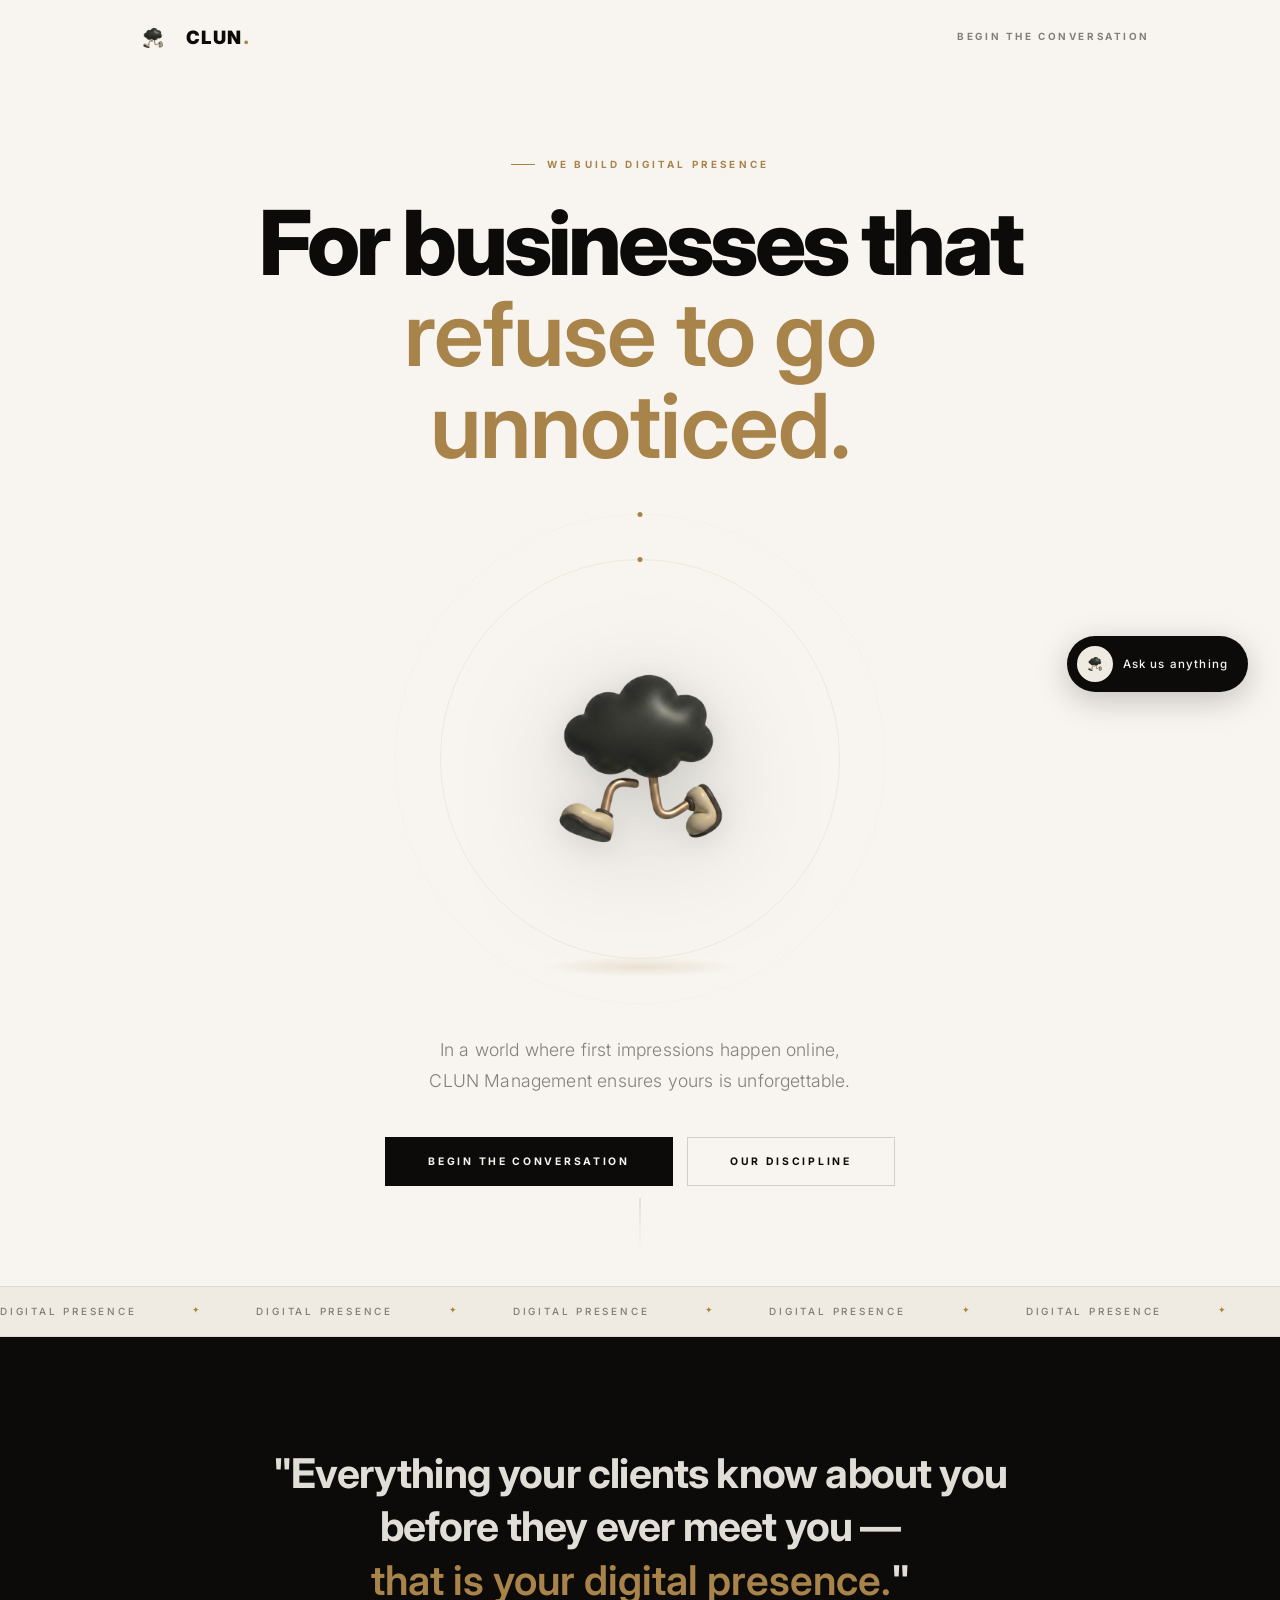
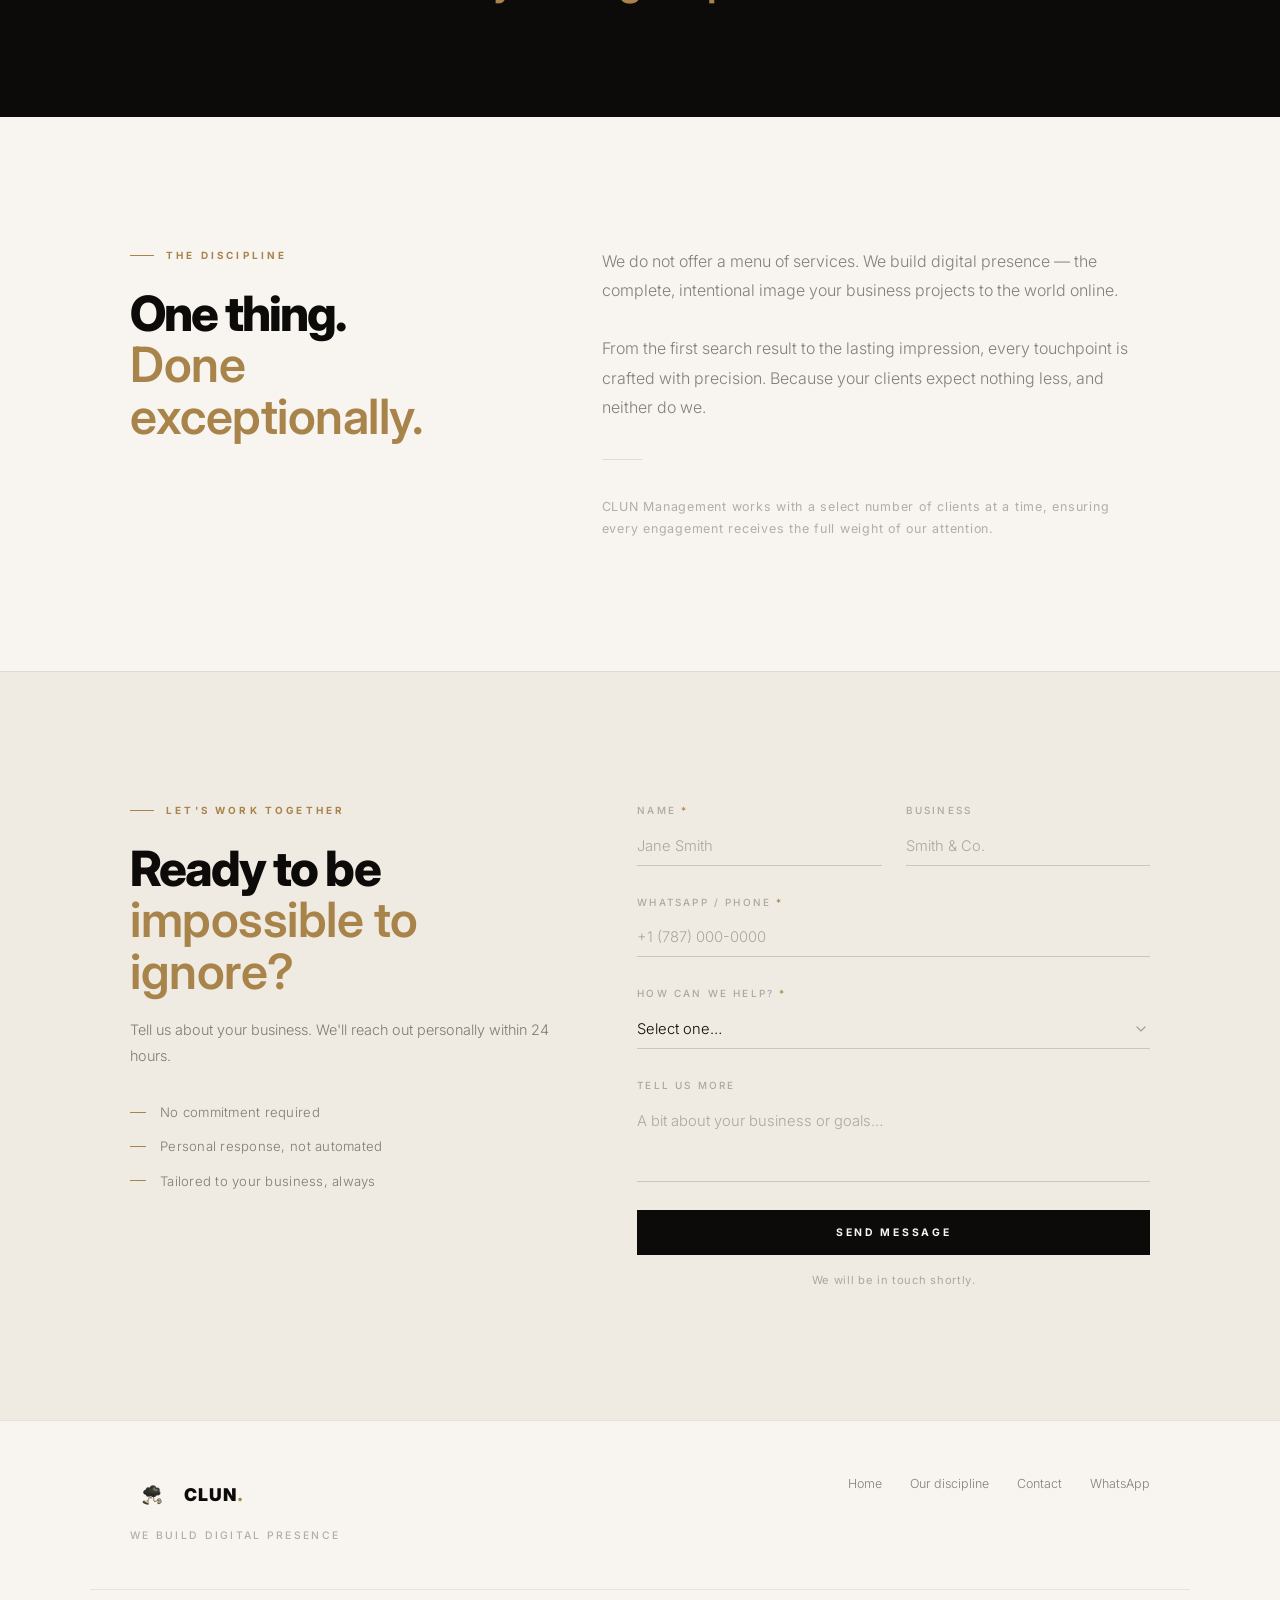
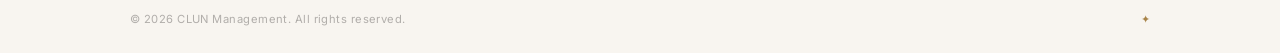
==== index.html @ accaf507 "Initial commit: CLUN landing page" ====
<!DOCTYPE html>
<html lang="en">
<head>
  <meta charset="UTF-8" />
  <meta name="viewport" content="width=device-width, initial-scale=1.0" />
  <meta name="description" content="CLUN Management — We build digital presence for businesses that refuse to go unnoticed." />
  <title>CLUN. — We Build Digital Presence</title>
  <link rel="preconnect" href="https://fonts.googleapis.com" />
  <link rel="preconnect" href="https://fonts.gstatic.com" crossorigin />
  <link href="https://fonts.googleapis.com/css2?family=Inter:wght@300;400;500;600;700;800;900&display=swap" rel="stylesheet" />
  <link rel="stylesheet" href="css/styles.css" />
</head>
<body>

  <!-- NAV -->
  <nav class="nav" id="nav">
    <div class="nav__inner">
      <a href="#top" class="nav__logo" aria-label="CLUN Management">
        <img src="images/mascot.png" class="nav__cloud" alt="" aria-hidden="true" />
        <span class="nav__wordmark">CLUN<em>.</em></span>
      </a>
      <a href="#contact" class="nav__cta">Begin the conversation</a>
    </div>
  </nav>

  <!-- HERO -->
  <section class="hero" id="top">
    <div class="hero__inner">
      <p class="eyebrow fade-up">We Build Digital Presence</p>
      <h1 class="hero__title fade-up">
        For businesses that<br /><em>refuse to go unnoticed.</em>
      </h1>
      <div class="hero__visual fade-up">
        <div class="cloud-scene" id="cloudScene">
          <div class="cloud-3d" id="cloud3d">
            <div class="cloud-bob">
              <div class="ring ring--1"><div class="ring-dot"></div></div>
              <div class="ring ring--2"><div class="ring-dot"></div></div>
              <img src="images/mascot.png" class="cloud-img" alt="CLUN mascot" id="cloudImg" />
              <div class="cloud-ground-glow"></div>
            </div>
          </div>
        </div>
      </div>
      <p class="hero__sub fade-up">
        In a world where first impressions happen online,<br />
        CLUN Management ensures yours is unforgettable.
      </p>
      <div class="hero__actions fade-up">
        <a href="#contact" class="btn btn--dark">Begin the conversation</a>
        <a href="#presence" class="btn btn--outline">Our discipline</a>
      </div>
    </div>
    <div class="scroll-cue" aria-hidden="true"><span></span></div>
  </section>

  <!-- MARQUEE -->
  <div class="strip" aria-hidden="true">
    <div class="strip__track">
      <span>Digital Presence</span><em>✦</em>
      <span>Digital Presence</span><em>✦</em>
      <span>Digital Presence</span><em>✦</em>
      <span>Digital Presence</span><em>✦</em>
      <span>Digital Presence</span><em>✦</em>
      <span>Digital Presence</span><em>✦</em>
      <span>Digital Presence</span><em>✦</em>
      <span>Digital Presence</span><em>✦</em>
    </div>
  </div>

  <!-- MANIFESTO -->
  <section class="manifesto" id="presence">
    <div class="container">
      <blockquote class="manifesto__quote fade-up">
        "Everything your clients know about you<br />
        before they ever meet you —<br />
        <em>that is your digital presence.</em>"
      </blockquote>
    </div>
  </section>

  <!-- DISCIPLINE -->
  <section class="section discipline" id="discipline">
    <div class="container discipline__inner">
      <div class="discipline__left fade-up">
        <p class="eyebrow">The Discipline</p>
        <h2 class="discipline__title">One thing.<br /><em>Done exceptionally.</em></h2>
      </div>
      <div class="discipline__right fade-up">
        <p class="discipline__body">
          We do not offer a menu of services. We build digital presence —
          the complete, intentional image your business projects to the world online.
        </p>
        <p class="discipline__body">
          From the first search result to the lasting impression, every touchpoint
          is crafted with precision. Because your clients expect nothing less,
          and neither do we.
        </p>
        <div class="discipline__rule"></div>
        <p class="discipline__caption">
          CLUN Management works with a select number of clients at a time,
          ensuring every engagement receives the full weight of our attention.
        </p>
      </div>
    </div>
  </section>

  <!-- CONTACT -->
  <section class="section contact" id="contact">
    <div class="container contact__inner">
      <div class="contact__left fade-up">
        <p class="eyebrow">Let's Work Together</p>
        <h2 class="contact__title">Ready to be<br /><em>impossible to ignore?</em></h2>
        <p class="contact__sub">
          Tell us about your business. We'll reach out personally within 24 hours.
        </p>
        <ul class="perks">
          <li>No commitment required</li>
          <li>Personal response, not automated</li>
          <li>Tailored to your business, always</li>
        </ul>
      </div>
      <div class="contact__right fade-up">
        <form class="form" id="contactForm" novalidate>
          <div class="form-row">
            <div class="field">
              <label for="f-name">Name <span class="req">*</span></label>
              <input type="text" id="f-name" name="name" placeholder="Jane Smith" required autocomplete="name" />
            </div>
            <div class="field">
              <label for="f-business">Business</label>
              <input type="text" id="f-business" name="business" placeholder="Smith & Co." autocomplete="organization" />
            </div>
          </div>
          <div class="field">
            <label for="f-phone">WhatsApp / Phone <span class="req">*</span></label>
            <input type="tel" id="f-phone" name="phone" placeholder="+1 (787) 000-0000" required autocomplete="tel" />
          </div>
          <div class="field">
            <label for="f-interest">How can we help? <span class="req">*</span></label>
            <select id="f-interest" name="interest" required>
              <option value="" disabled selected>Select one…</option>
              <option value="Build my digital presence from scratch">Build my digital presence from scratch</option>
              <option value="Elevate my existing digital presence">Elevate my existing digital presence</option>
              <option value="Not sure yet — let's talk">Not sure yet — let's talk</option>
            </select>
          </div>
          <div class="field">
            <label for="f-message">Tell us more</label>
            <textarea id="f-message" name="message" rows="3" placeholder="A bit about your business or goals…"></textarea>
          </div>
          <button type="submit" class="btn btn--dark btn--full" id="submitBtn">Send Message</button>
          <p class="form-note">We will be in touch shortly.</p>
        </form>
        <div class="form-success" id="formSuccess" hidden>
          <img src="images/mascot.png" class="success__cloud" alt="" aria-hidden="true" />
          <p class="success__mark">✦</p>
          <h3>Message received.</h3>
          <p>We will be in touch with you very soon.</p>
          <a href="https://wa.me/17875994838" target="_blank" rel="noopener" class="btn btn--dark" style="margin-top:32px">
            Open WhatsApp directly
          </a>
        </div>
      </div>
    </div>
  </section>

  <!-- FOOTER -->
  <footer class="footer">
    <div class="container footer__inner">
      <div class="footer__brand">
        <div class="footer__logo">
          <img src="images/mascot.png" class="footer__cloud" alt="" aria-hidden="true" />
          <span class="footer__wordmark">CLUN<em>.</em></span>
        </div>
        <p class="footer__tagline">We Build Digital Presence</p>
      </div>
      <nav class="footer__links" aria-label="Footer">
        <a href="#top">Home</a>
        <a href="#discipline">Our discipline</a>
        <a href="#contact">Contact</a>
        <a href="https://wa.me/17875994838" target="_blank" rel="noopener">WhatsApp</a>
      </nav>
    </div>
    <div class="footer__bottom container">
      <span>© 2026 CLUN Management. All rights reserved.</span>
      <span class="gold-mark">✦</span>
    </div>
  </footer>

  <!-- CHAT WIDGET -->
  <div class="chat-widget" id="chatWidget">
    <button class="chat-trigger" id="chatTrigger" aria-label="Chat with us">
      <img src="images/mascot.png" class="chat-trigger__icon" alt="" />
      <span class="chat-trigger__label">Ask us anything</span>
    </button>
    <div class="chat-panel" id="chatPanel" role="dialog" aria-label="CLUN Assistant" aria-hidden="true">
      <div class="chat-header">
        <div class="chat-header__info">
          <img src="images/mascot.png" class="chat-header__avatar" alt="" />
          <div>
            <p class="chat-header__name">CLUN Assistant</p>
            <p class="chat-header__status"><span class="chat-status-dot"></span>Online</p>
          </div>
        </div>
        <button class="chat-close" id="chatClose" aria-label="Close chat">
          <svg width="14" height="14" viewBox="0 0 14 14" fill="none">
            <path d="M1 1l12 12M13 1L1 13" stroke="currentColor" stroke-width="1.5" stroke-linecap="round"/>
          </svg>
        </button>
      </div>
      <div class="chat-messages" id="chatMessages"></div>
      <div class="chat-quick-replies" id="chatQuickReplies"></div>
      <div class="chat-input-row" id="chatInputRow">
        <input type="text" class="chat-input" id="chatInput" placeholder="Type your answer…" autocomplete="off" />
        <button class="chat-send" id="chatSend" aria-label="Send">
          <svg width="16" height="16" viewBox="0 0 16 16" fill="none">
            <path d="M2 8h12M9 3l5 5-5 5" stroke="currentColor" stroke-width="1.4" stroke-linecap="round" stroke-linejoin="round"/>
          </svg>
        </button>
      </div>
    </div>
  </div>

  <script src="js/main.js"></script>
</body>
</html>
---- css/styles.css ----
/* ============================================================
   CLUN. — Premium Light · Inter only
   ============================================================ */

:root {
  --bg:          #F8F5F0;
  --bg-2:        #F0EBE2;
  --surface:     #FFFFFF;
  --text:        #0D0B09;
  --text-muted:  rgba(13, 11, 9, 0.50);
  --text-dim:    rgba(13, 11, 9, 0.30);
  --gold:        #A8844A;
  --gold-line:   rgba(168, 132, 74, 0.22);
  --gold-light:  rgba(168, 132, 74, 0.08);
  --border:      rgba(13, 11, 9, 0.08);
  --border-md:   rgba(13, 11, 9, 0.16);

  --sans: 'Inter', -apple-system, sans-serif;

  --nav-h: 76px;
  --wrap:  1100px;
  --gap:   130px;
}

/* ── Reset ── */
*, *::before, *::after { box-sizing: border-box; margin: 0; padding: 0; }
em { font-style: normal; }
html { font-size: 16px; scroll-behavior: smooth; }
body {
  font-family: var(--sans);
  background: var(--bg);
  color: var(--text);
  line-height: 1.7;
  -webkit-font-smoothing: antialiased;
  overflow-x: hidden;
}
img { display: block; max-width: 100%; }
a { color: inherit; text-decoration: none; }
ul { list-style: none; }
input, select, textarea, button { font-family: inherit; }
:target { scroll-margin-top: calc(var(--nav-h) + 16px); }

/* ── Layout ── */
.container {
  width: 100%;
  max-width: var(--wrap);
  margin-inline: auto;
  padding-inline: 40px;
}
.section { padding-block: var(--gap); }

/* ── Eyebrow ── */
.eyebrow {
  font-family: var(--sans);
  font-size: 0.62rem;
  font-weight: 700;
  letter-spacing: 0.32em;
  text-transform: uppercase;
  color: var(--gold);
  display: flex;
  align-items: center;
  gap: 12px;
  margin-bottom: 24px;
}
.eyebrow::before {
  content: '';
  display: block;
  width: 24px;
  height: 1px;
  background: var(--gold);
  flex-shrink: 0;
}

/* ── Buttons ── */
.btn {
  display: inline-flex;
  align-items: center;
  justify-content: center;
  gap: 10px;
  padding: 15px 42px;
  font-family: var(--sans);
  font-size: 0.65rem;
  font-weight: 700;
  letter-spacing: 0.26em;
  text-transform: uppercase;
  border: 1px solid transparent;
  cursor: pointer;
  transition: background 0.25s, color 0.25s, border-color 0.25s, transform 0.2s;
  white-space: nowrap;
  border-radius: 0;
}
.btn--dark {
  background: var(--text);
  color: var(--bg);
  border-color: var(--text);
}
.btn--dark:hover {
  background: #2a2520;
  border-color: #2a2520;
  transform: translateY(-1px);
}
.btn--outline {
  background: transparent;
  color: var(--text);
  border-color: var(--border-md);
}
.btn--outline:hover {
  border-color: var(--text);
}
.btn--full { width: 100%; }

/* ════════════════════════════════════
   NAV
════════════════════════════════════ */
.nav {
  position: fixed;
  top: 0; left: 0; right: 0;
  z-index: 100;
  height: var(--nav-h);
  background: rgba(248, 245, 240, 0.88);
  backdrop-filter: blur(20px);
  -webkit-backdrop-filter: blur(20px);
  border-bottom: 1px solid transparent;
  transition: border-color 0.3s;
}
.nav.scrolled { border-color: var(--border); }

.nav__inner {
  max-width: var(--wrap);
  margin-inline: auto;
  padding-inline: 40px;
  height: 100%;
  display: flex;
  align-items: center;
  justify-content: space-between;
}
.nav__logo {
  display: flex;
  align-items: center;
  gap: 10px;
  transition: opacity 0.2s;
}
.nav__logo:hover { opacity: 0.65; }
.nav__cloud { height: 46px; width: auto; }
.nav__wordmark {
  font-family: var(--sans);
  font-size: 1.15rem;
  font-weight: 900;
  letter-spacing: 0.08em;
  color: var(--text);
}
.nav__wordmark em { font-style: normal; color: var(--gold); }

.nav__cta {
  font-family: var(--sans);
  font-size: 0.62rem;
  font-weight: 700;
  letter-spacing: 0.26em;
  text-transform: uppercase;
  color: var(--text-muted);
  border-bottom: 1px solid transparent;
  padding-bottom: 2px;
  transition: color 0.2s, border-color 0.2s;
}
.nav__cta:hover { color: var(--text); border-color: var(--gold); }

/* ════════════════════════════════════
   HERO — centered, editorial
════════════════════════════════════ */
.hero {
  min-height: 100svh;
  padding-top: var(--nav-h);
  display: flex;
  align-items: center;
  justify-content: center;
  position: relative;
  overflow: visible;
  background: var(--bg);
}

.hero__inner {
  display: flex;
  flex-direction: column;
  align-items: center;
  text-align: center;
  padding-block: 80px 100px;
  padding-inline: 40px;
  width: 100%;
  max-width: 860px;
}

.hero__title {
  font-family: var(--sans);
  font-size: clamp(3rem, 7vw, 6.5rem);
  font-weight: 800;
  line-height: 1.02;
  letter-spacing: -0.04em;
  margin-bottom: 0;
}
.hero__title em {
  font-family: var(--sans);
  font-style: normal;
  font-weight: 600;
  color: var(--gold);
  letter-spacing: -0.01em;
}

/* 3D Cloud — centered hero visual */
.hero__visual {
  margin-block: 48px 36px;
}
.cloud-scene {
  perspective: 1000px;
  width: 480px;
  height: 480px;
  max-width: 90vw;
  display: flex;
  align-items: center;
  justify-content: center;
  position: relative;
  overflow: visible;
}
.cloud-3d {
  transform-style: preserve-3d;
  display: flex;
  align-items: center;
  justify-content: center;
  overflow: visible;
}
.cloud-bob {
  position: relative;
  display: flex;
  align-items: center;
  justify-content: center;
  animation: bob 6s ease-in-out infinite;
  padding: 40px;
  overflow: visible;
}
.cloud-img {
  width: 380px;
  max-width: 80vw;
  position: relative;
  z-index: 2;
  filter: drop-shadow(0 24px 56px rgba(13, 11, 9, 0.18))
          drop-shadow(0 6px 16px rgba(13, 11, 9, 0.10));
  will-change: transform;
}
.cloud-ground-glow {
  position: absolute;
  bottom: 12px;
  left: 50%;
  transform: translateX(-50%);
  width: 200px;
  height: 20px;
  background: radial-gradient(ellipse, rgba(168,132,74,0.18) 0%, transparent 70%);
  border-radius: 50%;
  animation: glow-pulse 6s ease-in-out infinite;
  pointer-events: none;
}

/* Rings */
.ring {
  position: absolute;
  border-radius: 50%;
  top: 50%; left: 50%;
  pointer-events: none;
}
.ring--1 {
  width: 400px; height: 400px;
  margin-top: -200px; margin-left: -200px;
  border: 1px solid rgba(168, 132, 74, 0.12);
  animation: spin 28s linear infinite;
}
.ring--2 {
  width: 490px; height: 490px;
  margin-top: -245px; margin-left: -245px;
  border: 1px dashed rgba(168, 132, 74, 0.06);
  animation: spin 44s linear infinite reverse;
}
.ring-dot {
  position: absolute;
  width: 5px; height: 5px;
  background: var(--gold);
  border-radius: 50%;
  top: -2.5px; left: 50%;
  transform: translateX(-50%);
}

.hero__sub {
  font-family: var(--sans);
  font-size: clamp(0.95rem, 1.6vw, 1.1rem);
  font-weight: 300;
  color: var(--text-muted);
  line-height: 1.75;
  margin-bottom: 40px;
  letter-spacing: 0.01em;
}

.hero__actions {
  display: flex;
  flex-wrap: wrap;
  gap: 14px;
  justify-content: center;
}

/* Scroll cue */
.scroll-cue {
  position: absolute;
  bottom: 36px; left: 50%;
  transform: translateX(-50%);
}
.scroll-cue span {
  display: block;
  width: 1px; height: 52px;
  background: linear-gradient(to bottom, var(--gold), transparent);
  opacity: 0.4;
  animation: scroll-line 2.4s ease-in-out infinite;
}

/* ════════════════════════════════════
   MARQUEE STRIP
════════════════════════════════════ */
.strip {
  overflow: hidden;
  border-top: 1px solid var(--border);
  border-bottom: 1px solid var(--border);
  padding-block: 16px;
  background: var(--bg-2);
}
.strip__track {
  display: flex;
  gap: 56px;
  width: max-content;
  animation: marquee 30s linear infinite;
}
.strip__track span {
  font-family: var(--sans);
  font-size: 0.62rem;
  font-weight: 500;
  letter-spacing: 0.28em;
  text-transform: uppercase;
  color: var(--text-muted);
  white-space: nowrap;
}
.strip__track em {
  font-style: normal;
  color: var(--gold);
  font-size: 0.55rem;
}

/* ════════════════════════════════════
   MANIFESTO
════════════════════════════════════ */
.manifesto {
  padding-block: 110px;
  background: var(--text);
  text-align: center;
}
.manifesto__quote {
  font-family: var(--sans);
  font-size: clamp(1.4rem, 3.2vw, 2.6rem);
  font-weight: 700;
  line-height: 1.3;
  color: rgba(248, 245, 240, 0.90);
  font-style: normal;
  border: none;
  max-width: 820px;
  margin-inline: auto;
  letter-spacing: -0.02em;
}
.manifesto__quote em {
  font-family: var(--sans);
  font-style: normal;
  font-weight: 600;
  color: var(--gold);
  letter-spacing: 0;
}

/* ════════════════════════════════════
   DISCIPLINE
════════════════════════════════════ */
.discipline { background: var(--bg); }
.discipline__inner {
  display: grid;
  gap: 80px;
  align-items: start;
}
@media (min-width: 860px) {
  .discipline__inner { grid-template-columns: 1fr 1.4fr; }
}

.discipline__title {
  font-family: var(--sans);
  font-size: clamp(2.2rem, 3.8vw, 3.4rem);
  font-weight: 800;
  line-height: 1.06;
  letter-spacing: -0.04em;
}
.discipline__title em {
  font-family: var(--sans);
  font-style: normal;
  font-weight: 600;
  color: var(--gold);
  letter-spacing: -0.01em;
}

.discipline__body {
  font-family: var(--sans);
  font-size: 1rem;
  font-weight: 300;
  color: var(--text-muted);
  line-height: 1.85;
  margin-bottom: 28px;
}

.discipline__rule {
  width: 40px;
  height: 1px;
  background: var(--gold-line);
  margin-block: 36px;
}

.discipline__caption {
  font-family: var(--sans);
  font-size: 0.78rem;
  font-weight: 400;
  letter-spacing: 0.06em;
  color: var(--text-dim);
  line-height: 1.8;
  
}

/* ════════════════════════════════════
   CONTACT
════════════════════════════════════ */
.contact { background: var(--bg-2); border-top: 1px solid var(--border); }
.contact__inner {
  display: grid;
  gap: 80px;
  align-items: start;
}
@media (min-width: 860px) {
  .contact__inner { grid-template-columns: 1fr 1.2fr; }
}

.contact__title {
  font-family: var(--sans);
  font-size: clamp(2.2rem, 3.8vw, 3.4rem);
  font-weight: 800;
  line-height: 1.06;
  letter-spacing: -0.04em;
  margin-bottom: 20px;
}
.contact__title em {
  font-family: var(--sans);
  font-style: normal;
  font-weight: 600;
  color: var(--gold);
  letter-spacing: -0.01em;
}

.contact__sub {
  font-size: 0.9rem;
  font-weight: 300;
  color: var(--text-muted);
  line-height: 1.8;
  margin-bottom: 32px;
}

.perks {
  display: flex;
  flex-direction: column;
  gap: 12px;
}
.perks li {
  display: flex;
  align-items: center;
  gap: 14px;
  font-size: 0.82rem;
  font-weight: 300;
  color: var(--text-muted);
  letter-spacing: 0.02em;
}
.perks li::before {
  content: '';
  width: 16px;
  height: 1px;
  background: var(--gold);
  flex-shrink: 0;
}

/* Form — underline-only fields, luxury editorial style */
.form {
  display: flex;
  flex-direction: column;
  gap: 28px;
}

.form-row {
  display: grid;
  grid-template-columns: 1fr 1fr;
  gap: 24px;
}
@media (max-width: 560px) { .form-row { grid-template-columns: 1fr; } }

.field { display: flex; flex-direction: column; gap: 8px; }
.field label {
  font-size: 0.62rem;
  font-weight: 500;
  letter-spacing: 0.22em;
  text-transform: uppercase;
  color: var(--text-dim);
}
.req { color: var(--gold); }

.field input,
.field select,
.field textarea {
  padding: 10px 0;
  background: transparent;
  border: none;
  border-bottom: 1px solid var(--border-md);
  border-radius: 0;
  font-size: 0.92rem;
  font-weight: 300;
  color: var(--text);
  outline: none;
  -webkit-appearance: none;
  transition: border-color 0.2s;
}
.field input:focus,
.field select:focus,
.field textarea:focus { border-color: var(--gold); }
.field input::placeholder,
.field textarea::placeholder { color: var(--text-dim); }
.field textarea { resize: none; min-height: 80px; }
.field select {
  cursor: pointer;
  background-image: url("data:image/svg+xml,%3Csvg xmlns='http://www.w3.org/2000/svg' width='10' height='6' viewBox='0 0 10 6'%3E%3Cpath d='M1 1l4 4 4-4' stroke='rgba(13,11,9,0.35)' stroke-width='1.2' fill='none' stroke-linecap='round'/%3E%3C/svg%3E");
  background-repeat: no-repeat;
  background-position: right 4px center;
  padding-right: 24px;
}
.field select option { background: var(--surface); color: var(--text); }
.field input.error,
.field select.error { border-color: #b05050; }

.form-note {
  font-size: 0.7rem;
  color: var(--text-dim);
  text-align: center;
  letter-spacing: 0.06em;
  margin-top: -12px;
}

/* Success */
.form-success {
  text-align: center;
  padding: 48px 24px;
}
.form-success[hidden] { display: none; }
.success__cloud {
  width: 110px;
  margin: 0 auto 20px;
  filter: drop-shadow(0 8px 24px rgba(13,11,9,0.12));
  animation: bob 6s ease-in-out infinite;
}
.success__mark { font-size: 1.3rem; color: var(--gold); margin-bottom: 14px; }
.form-success h3 {
  font-family: var(--sans);
  font-size: 1.8rem;
  font-weight: 800;
  letter-spacing: -0.03em;
  margin-bottom: 10px;
}
.form-success p { font-size: 0.9rem; color: var(--text-muted); font-weight: 300; }

/* ════════════════════════════════════
   FOOTER
════════════════════════════════════ */
.footer {
  background: var(--bg);
  border-top: 1px solid var(--border);
  padding-block: 52px 24px;
}
.footer__inner {
  display: flex;
  flex-wrap: wrap;
  justify-content: space-between;
  align-items: flex-start;
  gap: 32px;
  margin-bottom: 44px;
}
.footer__logo {
  display: flex;
  align-items: center;
  gap: 10px;
  margin-bottom: 10px;
}
.footer__cloud { height: 44px; width: auto; }
.footer__wordmark {
  font-family: var(--sans);
  font-size: 1.1rem;
  font-weight: 900;
  letter-spacing: 0.06em;
}
.footer__wordmark em { font-style: normal; color: var(--gold); }
.footer__tagline {
  font-size: 0.65rem;
  font-weight: 500;
  letter-spacing: 0.22em;
  text-transform: uppercase;
  color: var(--text-dim);
}
.footer__links {
  display: flex;
  gap: 28px;
  flex-wrap: wrap;
  align-items: center;
}
.footer__links a {
  font-size: 0.78rem;
  font-weight: 300;
  color: var(--text-muted);
  transition: color 0.2s;
}
.footer__links a:hover { color: var(--text); }
.footer__bottom {
  border-top: 1px solid var(--border);
  padding-top: 20px;
  display: flex;
  justify-content: space-between;
  align-items: center;
  font-size: 0.7rem;
  color: var(--text-dim);
  letter-spacing: 0.04em;
}
.gold-mark { color: var(--gold); }

/* ════════════════════════════════════
   CHAT WIDGET
════════════════════════════════════ */
.chat-widget {
  position: fixed;
  bottom: 32px;
  right: 32px;
  z-index: 200;
  display: flex;
  flex-direction: column;
  align-items: flex-end;
  gap: 12px;
}

/* Trigger button */
.chat-trigger {
  display: flex;
  align-items: center;
  gap: 10px;
  padding: 10px 20px 10px 10px;
  background: var(--text);
  border: none;
  border-radius: 100px;
  cursor: pointer;
  box-shadow: 0 8px 32px rgba(13,11,9,0.22);
  transition: transform 0.2s, box-shadow 0.2s;
}
.chat-trigger:hover {
  transform: translateY(-2px);
  box-shadow: 0 14px 40px rgba(13,11,9,0.28);
}
.chat-trigger__icon {
  width: 36px;
  height: 36px;
  object-fit: contain;
  border-radius: 50%;
  background: var(--bg-2);
  padding: 2px;
}
.chat-trigger__label {
  font-family: var(--sans);
  font-size: 0.72rem;
  font-weight: 500;
  letter-spacing: 0.1em;
  color: var(--bg);
  white-space: nowrap;
}

/* Chat panel */
.chat-panel {
  width: 360px;
  max-width: calc(100vw - 48px);
  background: var(--surface);
  border: 1px solid var(--border);
  border-radius: 2px;
  box-shadow: 0 24px 80px rgba(13,11,9,0.18);
  display: flex;
  flex-direction: column;
  overflow: hidden;
  max-height: 520px;
  opacity: 0;
  transform: translateY(16px) scale(0.97);
  pointer-events: none;
  transition: opacity 0.25s, transform 0.25s;
}
.chat-panel.open {
  opacity: 1;
  transform: translateY(0) scale(1);
  pointer-events: all;
}

/* Chat header */
.chat-header {
  display: flex;
  align-items: center;
  justify-content: space-between;
  padding: 16px 18px;
  border-bottom: 1px solid var(--border);
  background: var(--bg);
}
.chat-header__info {
  display: flex;
  align-items: center;
  gap: 12px;
}
.chat-header__avatar {
  width: 38px;
  height: 38px;
  object-fit: contain;
  background: var(--bg-2);
  border-radius: 50%;
  padding: 3px;
}
.chat-header__name {
  font-size: 0.82rem;
  font-weight: 600;
  color: var(--text);
  letter-spacing: 0.02em;
}
.chat-header__status {
  font-size: 0.68rem;
  color: var(--text-dim);
  display: flex;
  align-items: center;
  gap: 5px;
  margin-top: 2px;
}
.chat-status-dot {
  width: 6px;
  height: 6px;
  border-radius: 50%;
  background: #4caf6e;
  display: inline-block;
}
.chat-close {
  background: none;
  border: none;
  cursor: pointer;
  color: var(--text-muted);
  padding: 4px;
  transition: color 0.2s;
}
.chat-close:hover { color: var(--text); }

/* Messages */
.chat-messages {
  flex: 1;
  overflow-y: auto;
  padding: 20px 18px;
  display: flex;
  flex-direction: column;
  gap: 10px;
  scroll-behavior: smooth;
}
.chat-messages::-webkit-scrollbar { width: 4px; }
.chat-messages::-webkit-scrollbar-track { background: transparent; }
.chat-messages::-webkit-scrollbar-thumb { background: var(--border-md); border-radius: 2px; }

/* Message bubbles */
.chat-msg {
  max-width: 82%;
  padding: 10px 14px;
  font-size: 0.85rem;
  font-weight: 300;
  line-height: 1.6;
  animation: msg-in 0.2s ease;
}
.chat-msg--bot {
  align-self: flex-start;
  background: var(--bg);
  border: 1px solid var(--border);
  border-radius: 0 12px 12px 12px;
  color: var(--text);
}
.chat-msg--user {
  align-self: flex-end;
  background: var(--text);
  color: var(--bg);
  border-radius: 12px 12px 0 12px;
}
.chat-msg--link {
  align-self: flex-start;
  background: transparent;
  padding: 4px 0;
}
.chat-msg--link a {
  display: inline-flex;
  align-items: center;
  gap: 8px;
  padding: 11px 22px;
  background: var(--text);
  color: var(--bg);
  font-size: 0.68rem;
  font-weight: 500;
  letter-spacing: 0.18em;
  text-transform: uppercase;
  transition: background 0.2s;
}
.chat-msg--link a:hover { background: #2a2520; }

/* Typing indicator */
.chat-typing {
  align-self: flex-start;
  display: flex;
  align-items: center;
  gap: 4px;
  padding: 12px 16px;
  background: var(--bg);
  border: 1px solid var(--border);
  border-radius: 0 12px 12px 12px;
}
.chat-typing span {
  width: 5px;
  height: 5px;
  border-radius: 50%;
  background: var(--text-dim);
  animation: typing-dot 1.2s ease-in-out infinite;
}
.chat-typing span:nth-child(2) { animation-delay: 0.2s; }
.chat-typing span:nth-child(3) { animation-delay: 0.4s; }

/* Quick replies */
.chat-quick-replies {
  display: flex;
  flex-wrap: wrap;
  gap: 8px;
  padding: 12px 18px;
  border-top: 1px solid var(--border);
  background: var(--bg);
  min-height: 0;
}
.chat-quick-replies:empty { display: none; }
.chat-reply-btn {
  padding: 7px 14px;
  background: var(--surface);
  border: 1px solid var(--border-md);
  font-family: var(--sans);
  font-size: 0.72rem;
  font-weight: 400;
  letter-spacing: 0.04em;
  color: var(--text);
  cursor: pointer;
  border-radius: 0;
  transition: background 0.15s, border-color 0.15s;
}
.chat-reply-btn:hover {
  background: var(--text);
  color: var(--bg);
  border-color: var(--text);
}

/* Input row */
.chat-input-row {
  display: flex;
  align-items: center;
  border-top: 1px solid var(--border);
  background: var(--surface);
}
.chat-input-row.hidden { display: none; }
.chat-input {
  flex: 1;
  padding: 13px 16px;
  border: none;
  background: transparent;
  font-size: 0.85rem;
  font-weight: 300;
  color: var(--text);
  outline: none;
}
.chat-input::placeholder { color: var(--text-dim); }
.chat-send {
  padding: 13px 16px;
  background: none;
  border: none;
  color: var(--gold);
  cursor: pointer;
  transition: color 0.2s;
}
.chat-send:hover { color: var(--text); }

/* ════════════════════════════════════
   SCROLL FADE-UP
════════════════════════════════════ */
.fade-up {
  opacity: 0;
  transform: translateY(24px);
  transition: opacity 0.7s ease, transform 0.7s ease;
}
.fade-up.visible { opacity: 1; transform: translateY(0); }

/* ════════════════════════════════════
   KEYFRAMES
════════════════════════════════════ */
@keyframes bob {
  0%, 100% { transform: translateY(0px) rotate(0deg); }
  40%       { transform: translateY(-18px) rotate(0.5deg); }
  70%       { transform: translateY(-10px) rotate(-0.4deg); }
}
@keyframes glow-pulse {
  0%, 100% { transform: translateX(-50%) scaleX(1); opacity: 0.8; }
  50%       { transform: translateX(-50%) scaleX(0.6); opacity: 0.3; }
}
@keyframes spin {
  from { transform: rotate(0deg); }
  to   { transform: rotate(360deg); }
}
@keyframes marquee {
  from { transform: translateX(0); }
  to   { transform: translateX(-50%); }
}
@keyframes scroll-line {
  0%   { transform: scaleY(0); transform-origin: top; opacity: 0; }
  45%  { transform: scaleY(1); transform-origin: top; opacity: 1; }
  55%  { transform: scaleY(1); transform-origin: bottom; opacity: 1; }
  100% { transform: scaleY(0); transform-origin: bottom; opacity: 0; }
}
@keyframes msg-in {
  from { opacity: 0; transform: translateY(6px); }
  to   { opacity: 1; transform: translateY(0); }
}
@keyframes typing-dot {
  0%, 60%, 100% { transform: translateY(0); opacity: 0.4; }
  30%            { transform: translateY(-4px); opacity: 1; }
}

/* ════════════════════════════════════
   RESPONSIVE
════════════════════════════════════ */
@media (max-width: 640px) {
  :root { --gap: 80px; }
  .container { padding-inline: 24px; }
  .nav__inner { padding-inline: 24px; }
  .hero__actions { flex-direction: column; align-items: center; }
  .hero__actions .btn { width: 100%; max-width: 300px; justify-content: center; }
  .cloud-scene { width: 300px; height: 300px; }
  .cloud-img { width: 240px; }
  .cloud-bob { padding: 20px; }
  .ring--1 { width: 260px; height: 260px; margin-top: -130px; margin-left: -130px; }
  .ring--2 { width: 320px; height: 320px; margin-top: -160px; margin-left: -160px; }
  .manifesto { padding-block: 72px; }
  .footer__inner { flex-direction: column; }
  .footer__bottom { flex-direction: column; gap: 8px; text-align: center; }
  .chat-widget { bottom: 20px; right: 16px; }
  .chat-trigger__label { display: none; }
  .chat-panel { width: calc(100vw - 32px); }
}
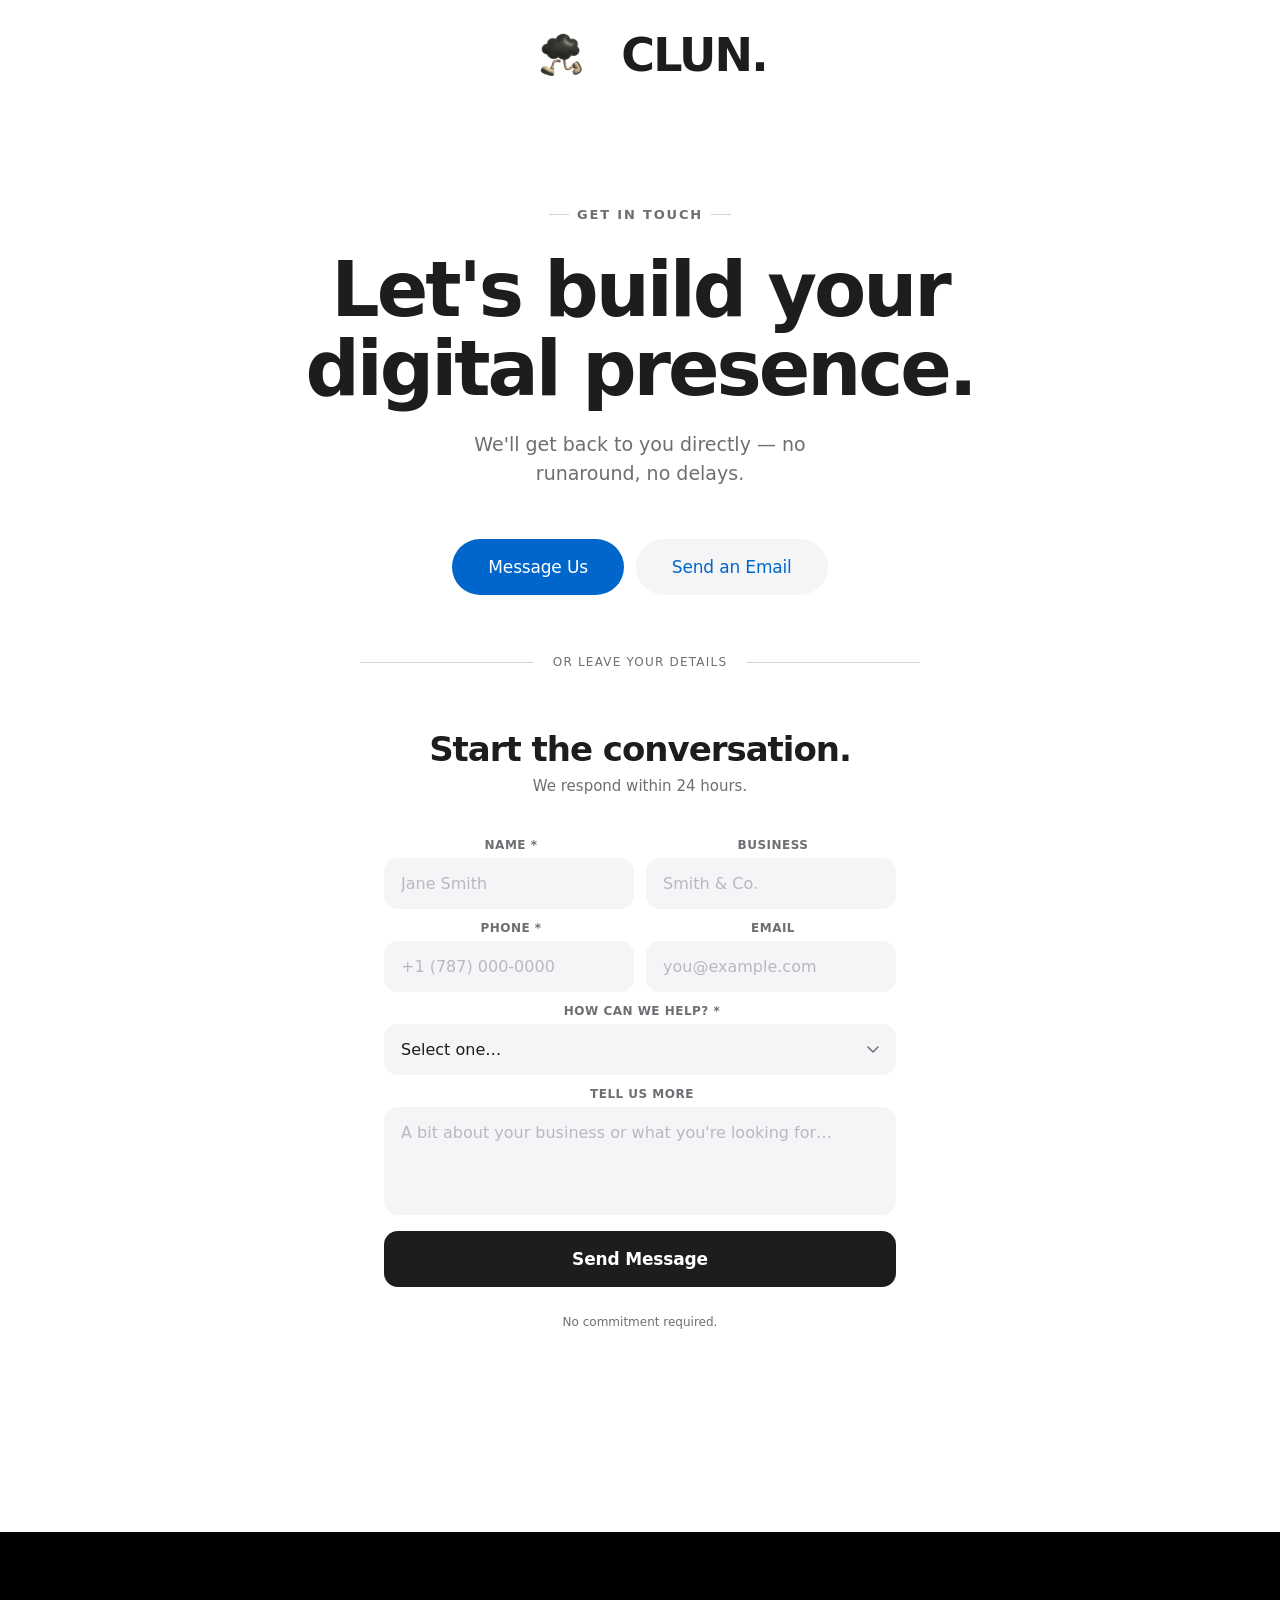
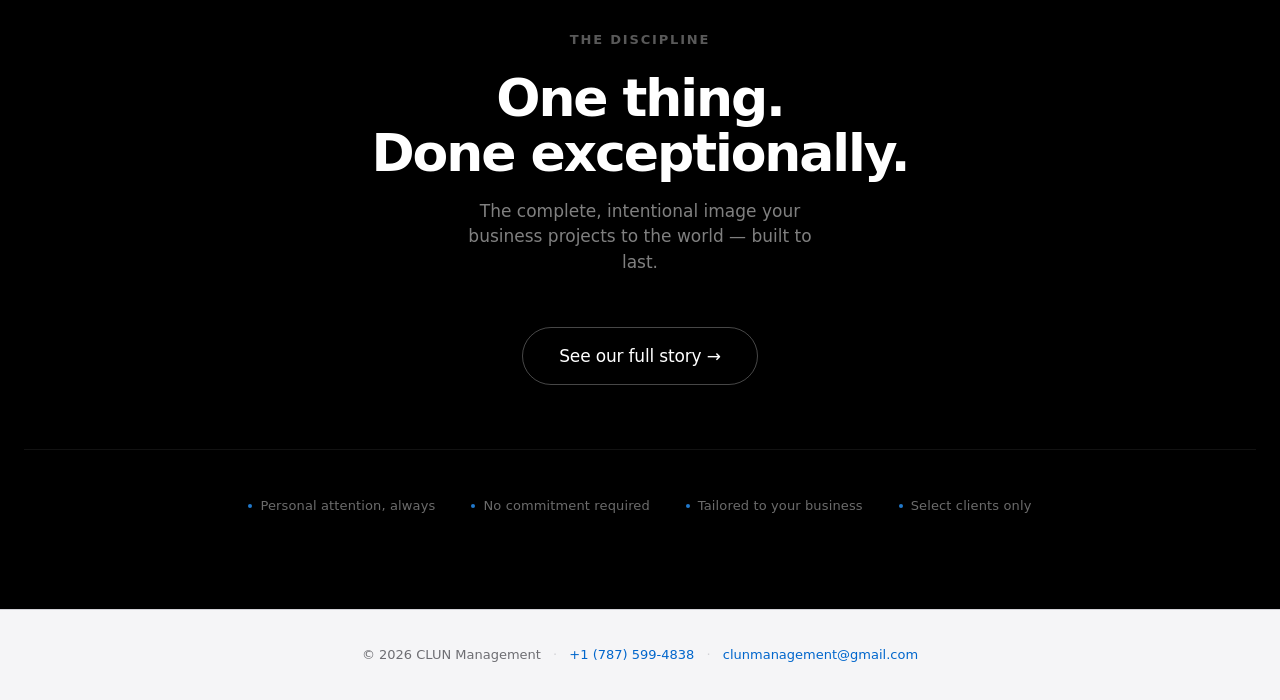
==== commit 7a0f5dd6: "Make contact funnel the main landing page" ====
--- a/index.html
+++ b/index.html
@@ -3,225 +3,534 @@
 <head>
   <meta charset="UTF-8" />
   <meta name="viewport" content="width=device-width, initial-scale=1.0" />
-  <meta name="description" content="CLUN Management — We build digital presence for businesses that refuse to go unnoticed." />
-  <title>CLUN. — We Build Digital Presence</title>
-  <link rel="preconnect" href="https://fonts.googleapis.com" />
-  <link rel="preconnect" href="https://fonts.gstatic.com" crossorigin />
-  <link href="https://fonts.googleapis.com/css2?family=Inter:wght@300;400;500;600;700;800;900&display=swap" rel="stylesheet" />
-  <link rel="stylesheet" href="css/styles.css" />
+  <meta name="description" content="Get in touch with CLUN Management — We build digital presence for businesses that refuse to go unnoticed." />
+  <title>Contact — CLUN Management</title>
+  <style>
+    :root {
+      --blue:       #0066cc;
+      --blue-h:     #0071e3;
+      --ink:        #1d1d1f;
+      --muted:      #6e6e73;
+      --canvas:     #ffffff;
+      --alt:        #f5f5f7;
+      --hairline:   #d2d2d7;
+      --dark:       #000000;
+      --sans: -apple-system, "SF Pro Display", "SF Pro Text", system-ui, sans-serif;
+    }
+
+    *, *::before, *::after { box-sizing: border-box; margin: 0; padding: 0; }
+    html { scroll-behavior: smooth; }
+    body {
+      font-family: var(--sans);
+      background: var(--canvas);
+      color: var(--ink);
+      -webkit-font-smoothing: antialiased;
+      overflow-x: hidden;
+    }
+    img { display: block; max-width: 100%; }
+    a   { color: inherit; text-decoration: none; }
+
+    /* ── Nav ── */
+    .nav {
+      position: fixed;
+      inset: 0 0 auto 0;
+      z-index: 200;
+      height: 110px;
+      display: flex;
+      align-items: center;
+      justify-content: center;
+      transition: background 0.3s, backdrop-filter 0.3s, height 0.3s, box-shadow 0.3s;
+    }
+    .nav.scrolled {
+      height: 72px;
+      background: rgba(255,255,255,0.88);
+      backdrop-filter: saturate(180%) blur(20px);
+      -webkit-backdrop-filter: saturate(180%) blur(20px);
+      box-shadow: 0 1px 0 var(--hairline);
+    }
+    .nav__logo {
+      display: flex;
+      align-items: center;
+      gap: 12px;
+      transition: gap 0.3s;
+    }
+    .nav__mascot {
+      height: 96px;
+      width: auto;
+      transition: height 0.3s;
+    }
+    .nav.scrolled .nav__mascot { height: 52px; }
+    .nav__wordmark {
+      font-size: 46px;
+      font-weight: 800;
+      letter-spacing: -0.04em;
+      color: var(--ink);
+      line-height: 1;
+      transition: font-size 0.3s;
+    }
+    .nav.scrolled .nav__wordmark { font-size: 28px; }
+
+    /* ── Hero ── */
+    .hero {
+      text-align: center;
+      padding: 200px 24px 88px;
+    }
+    .hero__eyebrow {
+      display: inline-flex;
+      align-items: center;
+      gap: 8px;
+      font-size: 13px;
+      font-weight: 600;
+      letter-spacing: 0.14em;
+      text-transform: uppercase;
+      color: var(--muted);
+      margin-bottom: 28px;
+    }
+    .hero__eyebrow::before,
+    .hero__eyebrow::after {
+      content: '';
+      display: block;
+      width: 20px;
+      height: 1px;
+      background: var(--hairline);
+    }
+    .hero__title {
+      font-size: clamp(42px, 7vw, 76px);
+      font-weight: 700;
+      line-height: 1.04;
+      letter-spacing: -0.04em;
+      color: var(--ink);
+      margin-bottom: 22px;
+      max-width: 820px;
+      margin-inline: auto;
+    }
+    .hero__sub {
+      font-size: 19px;
+      font-weight: 400;
+      color: var(--muted);
+      line-height: 1.5;
+      max-width: 440px;
+      margin-inline: auto;
+      margin-bottom: 52px;
+    }
+
+    /* ── Buttons ── */
+    .cta-row {
+      display: flex;
+      justify-content: center;
+      gap: 12px;
+      flex-wrap: wrap;
+    }
+    .btn {
+      display: inline-flex;
+      align-items: center;
+      justify-content: center;
+      gap: 8px;
+      padding: 18px 36px;
+      border-radius: 980px;
+      font-family: var(--sans);
+      font-size: 17px;
+      font-weight: 500;
+      cursor: pointer;
+      border: none;
+      transition: background 0.2s, color 0.2s, opacity 0.2s, transform 0.15s;
+      white-space: nowrap;
+      text-decoration: none;
+      letter-spacing: -0.01em;
+    }
+    .btn:hover  { opacity: 0.84; }
+    .btn:active { transform: scale(0.97); }
+    .btn--primary   { background: var(--blue); color: #fff; }
+    .btn--primary:hover { background: var(--blue-h); opacity: 1; }
+    .btn--secondary { background: var(--alt); color: var(--blue); }
+    .btn--ghost     { background: transparent; color: #fff; border: 1px solid rgba(255,255,255,0.28); }
+    .btn--ghost:hover { background: rgba(255,255,255,0.1); opacity: 1; }
+
+    /* ── Separator ── */
+    .sep {
+      display: flex;
+      align-items: center;
+      gap: 20px;
+      max-width: 560px;
+      margin: 60px auto;
+      color: var(--hairline);
+    }
+    .sep::before, .sep::after {
+      content: '';
+      flex: 1;
+      height: 1px;
+      background: var(--hairline);
+    }
+    .sep span {
+      font-size: 12px;
+      font-weight: 500;
+      letter-spacing: 0.1em;
+      text-transform: uppercase;
+      color: var(--muted);
+      white-space: nowrap;
+    }
+
+    /* ── Form ── */
+    .form-wrap {
+      max-width: 560px;
+      margin: 0 auto;
+      padding: 0 24px 112px;
+    }
+    .form-wrap__heading {
+      font-size: clamp(26px, 3vw, 34px);
+      font-weight: 700;
+      letter-spacing: -0.03em;
+      text-align: center;
+      margin-bottom: 6px;
+    }
+    .form-wrap__sub {
+      font-size: 15px;
+      color: var(--muted);
+      text-align: center;
+      margin-bottom: 40px;
+      line-height: 1.5;
+    }
+
+    .form { display: flex; flex-direction: column; gap: 12px; }
+    .form-row { display: grid; grid-template-columns: 1fr 1fr; gap: 12px; }
+
+    .field { display: flex; flex-direction: column; gap: 6px; }
+    .field label {
+      font-size: 12px;
+      font-weight: 600;
+      letter-spacing: 0.04em;
+      text-transform: uppercase;
+      color: var(--muted);
+      padding-left: 4px;
+    }
+    .field input,
+    .field select,
+    .field textarea {
+      font-family: var(--sans);
+      font-size: 16px;
+      color: var(--ink);
+      background: var(--alt);
+      border: 1.5px solid transparent;
+      border-radius: 14px;
+      padding: 15px 16px;
+      outline: none;
+      transition: border-color 0.18s, background 0.18s, box-shadow 0.18s;
+      -webkit-appearance: none;
+      appearance: none;
+      resize: none;
+      width: 100%;
+    }
+    .field input::placeholder,
+    .field textarea::placeholder { color: #b8b8bf; }
+    .field input:focus,
+    .field select:focus,
+    .field textarea:focus {
+      border-color: var(--blue);
+      background: var(--canvas);
+      box-shadow: 0 0 0 4px rgba(0, 102, 204, 0.10);
+    }
+    .field select {
+      background-image: url("data:image/svg+xml,%3Csvg width='12' height='7' viewBox='0 0 12 7' fill='none' xmlns='http://www.w3.org/2000/svg'%3E%3Cpath d='M1 1l5 5 5-5' stroke='%236e6e73' stroke-width='1.5' stroke-linecap='round' stroke-linejoin='round'/%3E%3C/svg%3E");
+      background-repeat: no-repeat;
+      background-position: right 16px center;
+      padding-right: 40px;
+      cursor: pointer;
+    }
+
+    .btn--submit {
+      width: 100%;
+      border-radius: 14px;
+      padding: 18px;
+      font-family: var(--sans);
+      font-size: 17px;
+      font-weight: 600;
+      letter-spacing: -0.01em;
+      background: var(--ink);
+      color: #fff;
+      border: none;
+      cursor: pointer;
+      margin-top: 4px;
+      transition: background 0.2s, transform 0.15s;
+    }
+    .btn--submit:hover  { background: #2a2a2c; }
+    .btn--submit:active { transform: scale(0.99); }
+    .btn--submit:disabled { opacity: 0.45; cursor: not-allowed; transform: none; }
+
+    .form-note {
+      font-size: 12px;
+      color: var(--muted);
+      text-align: center;
+      margin-top: 14px;
+      line-height: 1.6;
+    }
+
+    /* ── Success ── */
+    .form-success {
+      display: none;
+      text-align: center;
+      padding: 56px 0 40px;
+    }
+    .form-success.visible { display: block; }
+    .success__ring {
+      width: 64px;
+      height: 64px;
+      border-radius: 50%;
+      background: var(--ink);
+      display: flex;
+      align-items: center;
+      justify-content: center;
+      margin: 0 auto 28px;
+    }
+    .form-success h3 {
+      font-size: 28px;
+      font-weight: 700;
+      letter-spacing: -0.03em;
+      margin-bottom: 10px;
+    }
+    .form-success p {
+      font-size: 17px;
+      color: var(--muted);
+      margin-bottom: 36px;
+      line-height: 1.5;
+    }
+
+    /* ── Dark strip ── */
+    .dark-strip {
+      background: var(--dark);
+      color: #fff;
+      padding: 100px 24px 96px;
+      text-align: center;
+    }
+    .dark-strip__label {
+      font-size: 13px;
+      font-weight: 600;
+      letter-spacing: 0.14em;
+      text-transform: uppercase;
+      color: rgba(255,255,255,0.35);
+      margin-bottom: 24px;
+    }
+    .dark-strip__title {
+      font-size: clamp(32px, 5vw, 52px);
+      font-weight: 700;
+      letter-spacing: -0.04em;
+      line-height: 1.06;
+      margin-bottom: 18px;
+    }
+    .dark-strip__sub {
+      font-size: 17px;
+      color: rgba(255,255,255,0.5);
+      margin-bottom: 52px;
+      max-width: 380px;
+      margin-inline: auto;
+      line-height: 1.5;
+    }
+    .trust-row {
+      display: flex;
+      justify-content: center;
+      flex-wrap: wrap;
+      gap: 10px 36px;
+      list-style: none;
+      margin-top: 64px;
+      padding-top: 48px;
+      border-top: 1px solid rgba(255,255,255,0.07);
+    }
+    .trust-row li {
+      display: flex;
+      align-items: center;
+      gap: 8px;
+      font-size: 13px;
+      font-weight: 400;
+      color: rgba(255,255,255,0.42);
+      letter-spacing: 0.01em;
+    }
+    .trust-row .pip {
+      width: 4px;
+      height: 4px;
+      border-radius: 50%;
+      background: rgba(41, 151, 255, 0.8);
+      flex-shrink: 0;
+    }
+
+    /* ── Footer ── */
+    .footer {
+      background: var(--alt);
+      border-top: 1px solid var(--hairline);
+      padding: 32px 24px;
+      text-align: center;
+    }
+    .footer p { font-size: 13px; color: var(--muted); line-height: 2; }
+    .footer a { color: var(--blue); }
+    .footer .sep-dot { margin: 0 8px; color: var(--hairline); }
+
+    /* ── Responsive ── */
+    @media (max-width: 600px) {
+      .hero { padding-top: 160px; }
+      .nav__mascot { height: 72px; }
+      .nav__wordmark { font-size: 34px; }
+      .nav.scrolled .nav__mascot { height: 44px; }
+      .nav.scrolled .nav__wordmark { font-size: 22px; }
+      .form-row { grid-template-columns: 1fr; }
+      .cta-row  { flex-direction: column; align-items: center; }
+      .btn      { width: 100%; max-width: 360px; }
+    }
+  </style>
 </head>
 <body>
 
   <!-- NAV -->
   <nav class="nav" id="nav">
-    <div class="nav__inner">
-      <a href="#top" class="nav__logo" aria-label="CLUN Management">
-        <img src="images/mascot.png" class="nav__cloud" alt="" aria-hidden="true" />
-        <span class="nav__wordmark">CLUN<em>.</em></span>
-      </a>
-      <a href="#contact" class="nav__cta">Begin the conversation</a>
+    <a href="#" class="nav__logo" aria-label="CLUN Management">
+      <img src="images/mascot.png" class="nav__mascot" alt="" aria-hidden="true" />
+      <span class="nav__wordmark">CLUN.</span>
+    </a>
+  </nav>
+
+  <!-- HERO -->
+  <section class="hero">
+    <p class="hero__eyebrow"><span>Get in touch</span></p>
+    <h1 class="hero__title">Let's build your<br />digital presence.</h1>
+    <p class="hero__sub">We'll get back to you directly — no runaround, no delays.</p>
+
+    <div class="cta-row">
+      <a
+        href="https://wa.me/17875994838?text=Hi%2C%20I%27m%20interested%20in%20building%20my%20digital%20presence%20with%20CLUN%20Management."
+        class="btn btn--primary"
+        target="_blank"
+        rel="noopener"
+      >Message Us</a>
+      <a
+        href="mailto:clunmanagement@gmail.com?subject=Digital%20Presence%20Inquiry"
+        class="btn btn--secondary"
+      >Send an Email</a>
     </div>
-  </nav>
-
-  <!-- HERO -->
-  <section class="hero" id="top">
-    <div class="hero__inner">
-      <p class="eyebrow fade-up">We Build Digital Presence</p>
-      <h1 class="hero__title fade-up">
-        For businesses that<br /><em>refuse to go unnoticed.</em>
-      </h1>
-      <div class="hero__visual fade-up">
-        <div class="cloud-scene" id="cloudScene">
-          <div class="cloud-3d" id="cloud3d">
-            <div class="cloud-bob">
-              <div class="ring ring--1"><div class="ring-dot"></div></div>
-              <div class="ring ring--2"><div class="ring-dot"></div></div>
-              <img src="images/mascot.png" class="cloud-img" alt="CLUN mascot" id="cloudImg" />
-              <div class="cloud-ground-glow"></div>
-            </div>
+
+    <div class="sep" aria-hidden="true"><span>or leave your details</span></div>
+
+    <!-- FORM -->
+    <div class="form-wrap">
+      <h2 class="form-wrap__heading">Start the conversation.</h2>
+      <p class="form-wrap__sub">We respond within 24 hours.</p>
+
+      <form class="form" id="contactForm" novalidate>
+        <div class="form-row">
+          <div class="field">
+            <label for="f-name">Name *</label>
+            <input type="text" id="f-name" name="name" placeholder="Jane Smith" required autocomplete="name" />
+          </div>
+          <div class="field">
+            <label for="f-business">Business</label>
+            <input type="text" id="f-business" name="business" placeholder="Smith & Co." autocomplete="organization" />
           </div>
         </div>
-      </div>
-      <p class="hero__sub fade-up">
-        In a world where first impressions happen online,<br />
-        CLUN Management ensures yours is unforgettable.
-      </p>
-      <div class="hero__actions fade-up">
-        <a href="#contact" class="btn btn--dark">Begin the conversation</a>
-        <a href="#presence" class="btn btn--outline">Our discipline</a>
-      </div>
-    </div>
-    <div class="scroll-cue" aria-hidden="true"><span></span></div>
-  </section>
-
-  <!-- MARQUEE -->
-  <div class="strip" aria-hidden="true">
-    <div class="strip__track">
-      <span>Digital Presence</span><em>✦</em>
-      <span>Digital Presence</span><em>✦</em>
-      <span>Digital Presence</span><em>✦</em>
-      <span>Digital Presence</span><em>✦</em>
-      <span>Digital Presence</span><em>✦</em>
-      <span>Digital Presence</span><em>✦</em>
-      <span>Digital Presence</span><em>✦</em>
-      <span>Digital Presence</span><em>✦</em>
-    </div>
-  </div>
-
-  <!-- MANIFESTO -->
-  <section class="manifesto" id="presence">
-    <div class="container">
-      <blockquote class="manifesto__quote fade-up">
-        "Everything your clients know about you<br />
-        before they ever meet you —<br />
-        <em>that is your digital presence.</em>"
-      </blockquote>
-    </div>
-  </section>
-
-  <!-- DISCIPLINE -->
-  <section class="section discipline" id="discipline">
-    <div class="container discipline__inner">
-      <div class="discipline__left fade-up">
-        <p class="eyebrow">The Discipline</p>
-        <h2 class="discipline__title">One thing.<br /><em>Done exceptionally.</em></h2>
-      </div>
-      <div class="discipline__right fade-up">
-        <p class="discipline__body">
-          We do not offer a menu of services. We build digital presence —
-          the complete, intentional image your business projects to the world online.
-        </p>
-        <p class="discipline__body">
-          From the first search result to the lasting impression, every touchpoint
-          is crafted with precision. Because your clients expect nothing less,
-          and neither do we.
-        </p>
-        <div class="discipline__rule"></div>
-        <p class="discipline__caption">
-          CLUN Management works with a select number of clients at a time,
-          ensuring every engagement receives the full weight of our attention.
-        </p>
+
+        <div class="form-row">
+          <div class="field">
+            <label for="f-phone">Phone *</label>
+            <input type="tel" id="f-phone" name="phone" placeholder="+1 (787) 000-0000" required autocomplete="tel" />
+          </div>
+          <div class="field">
+            <label for="f-email">Email</label>
+            <input type="email" id="f-email" name="email" placeholder="you@example.com" autocomplete="email" />
+          </div>
+        </div>
+
+        <div class="field">
+          <label for="f-interest">How can we help? *</label>
+          <select id="f-interest" name="interest" required>
+            <option value="" disabled selected>Select one…</option>
+            <option value="Build my digital presence from scratch">Build my digital presence from scratch</option>
+            <option value="Elevate my existing digital presence">Elevate my existing digital presence</option>
+            <option value="Not sure yet — let's talk">Not sure yet — let's talk</option>
+          </select>
+        </div>
+
+        <div class="field">
+          <label for="f-message">Tell us more</label>
+          <textarea id="f-message" name="message" rows="4" placeholder="A bit about your business or what you're looking for…"></textarea>
+        </div>
+
+        <button type="submit" class="btn--submit" id="submitBtn">Send Message</button>
+        <p class="form-note">No commitment required.</p>
+      </form>
+
+      <!-- Success state -->
+      <div class="form-success" id="formSuccess" aria-live="polite">
+        <div class="success__ring" aria-hidden="true">
+          <svg width="26" height="26" viewBox="0 0 24 24" fill="none" stroke="#fff" stroke-width="2.2" stroke-linecap="round" stroke-linejoin="round">
+            <polyline points="20 6 9 17 4 12"/>
+          </svg>
+        </div>
+        <h3>Message received.</h3>
+        <p>We'll be in touch very soon.</p>
+        <a href="https://wa.me/17875994838" target="_blank" rel="noopener" class="btn btn--primary">
+          Message Us Directly
+        </a>
       </div>
     </div>
   </section>
 
-  <!-- CONTACT -->
-  <section class="section contact" id="contact">
-    <div class="container contact__inner">
-      <div class="contact__left fade-up">
-        <p class="eyebrow">Let's Work Together</p>
-        <h2 class="contact__title">Ready to be<br /><em>impossible to ignore?</em></h2>
-        <p class="contact__sub">
-          Tell us about your business. We'll reach out personally within 24 hours.
-        </p>
-        <ul class="perks">
-          <li>No commitment required</li>
-          <li>Personal response, not automated</li>
-          <li>Tailored to your business, always</li>
-        </ul>
-      </div>
-      <div class="contact__right fade-up">
-        <form class="form" id="contactForm" novalidate>
-          <div class="form-row">
-            <div class="field">
-              <label for="f-name">Name <span class="req">*</span></label>
-              <input type="text" id="f-name" name="name" placeholder="Jane Smith" required autocomplete="name" />
-            </div>
-            <div class="field">
-              <label for="f-business">Business</label>
-              <input type="text" id="f-business" name="business" placeholder="Smith & Co." autocomplete="organization" />
-            </div>
-          </div>
-          <div class="field">
-            <label for="f-phone">WhatsApp / Phone <span class="req">*</span></label>
-            <input type="tel" id="f-phone" name="phone" placeholder="+1 (787) 000-0000" required autocomplete="tel" />
-          </div>
-          <div class="field">
-            <label for="f-interest">How can we help? <span class="req">*</span></label>
-            <select id="f-interest" name="interest" required>
-              <option value="" disabled selected>Select one…</option>
-              <option value="Build my digital presence from scratch">Build my digital presence from scratch</option>
-              <option value="Elevate my existing digital presence">Elevate my existing digital presence</option>
-              <option value="Not sure yet — let's talk">Not sure yet — let's talk</option>
-            </select>
-          </div>
-          <div class="field">
-            <label for="f-message">Tell us more</label>
-            <textarea id="f-message" name="message" rows="3" placeholder="A bit about your business or goals…"></textarea>
-          </div>
-          <button type="submit" class="btn btn--dark btn--full" id="submitBtn">Send Message</button>
-          <p class="form-note">We will be in touch shortly.</p>
-        </form>
-        <div class="form-success" id="formSuccess" hidden>
-          <img src="images/mascot.png" class="success__cloud" alt="" aria-hidden="true" />
-          <p class="success__mark">✦</p>
-          <h3>Message received.</h3>
-          <p>We will be in touch with you very soon.</p>
-          <a href="https://wa.me/17875994838" target="_blank" rel="noopener" class="btn btn--dark" style="margin-top:32px">
-            Open WhatsApp directly
-          </a>
-        </div>
-      </div>
+  <!-- DARK STRIP -->
+  <div class="dark-strip">
+    <p class="dark-strip__label">The discipline</p>
+    <h2 class="dark-strip__title">One thing.<br />Done exceptionally.</h2>
+    <p class="dark-strip__sub">The complete, intentional image your business projects to the world — built to last.</p>
+    <div class="cta-row">
+      <a href="#" class="btn btn--ghost">See our full story →</a>
     </div>
-  </section>
+    <ul class="trust-row">
+      <li><span class="pip" aria-hidden="true"></span>Personal attention, always</li>
+      <li><span class="pip" aria-hidden="true"></span>No commitment required</li>
+      <li><span class="pip" aria-hidden="true"></span>Tailored to your business</li>
+      <li><span class="pip" aria-hidden="true"></span>Select clients only</li>
+    </ul>
+  </div>
 
   <!-- FOOTER -->
   <footer class="footer">
-    <div class="container footer__inner">
-      <div class="footer__brand">
-        <div class="footer__logo">
-          <img src="images/mascot.png" class="footer__cloud" alt="" aria-hidden="true" />
-          <span class="footer__wordmark">CLUN<em>.</em></span>
-        </div>
-        <p class="footer__tagline">We Build Digital Presence</p>
-      </div>
-      <nav class="footer__links" aria-label="Footer">
-        <a href="#top">Home</a>
-        <a href="#discipline">Our discipline</a>
-        <a href="#contact">Contact</a>
-        <a href="https://wa.me/17875994838" target="_blank" rel="noopener">WhatsApp</a>
-      </nav>
-    </div>
-    <div class="footer__bottom container">
-      <span>© 2026 CLUN Management. All rights reserved.</span>
-      <span class="gold-mark">✦</span>
-    </div>
+    <p>
+      © 2026 CLUN Management
+      <span class="sep-dot">·</span>
+      <a href="https://wa.me/17875994838" target="_blank" rel="noopener">+1 (787) 599-4838</a>
+      <span class="sep-dot">·</span>
+      <a href="mailto:clunmanagement@gmail.com">clunmanagement@gmail.com</a>
+    </p>
   </footer>
 
-  <!-- CHAT WIDGET -->
-  <div class="chat-widget" id="chatWidget">
-    <button class="chat-trigger" id="chatTrigger" aria-label="Chat with us">
-      <img src="images/mascot.png" class="chat-trigger__icon" alt="" />
-      <span class="chat-trigger__label">Ask us anything</span>
-    </button>
-    <div class="chat-panel" id="chatPanel" role="dialog" aria-label="CLUN Assistant" aria-hidden="true">
-      <div class="chat-header">
-        <div class="chat-header__info">
-          <img src="images/mascot.png" class="chat-header__avatar" alt="" />
-          <div>
-            <p class="chat-header__name">CLUN Assistant</p>
-            <p class="chat-header__status"><span class="chat-status-dot"></span>Online</p>
-          </div>
-        </div>
-        <button class="chat-close" id="chatClose" aria-label="Close chat">
-          <svg width="14" height="14" viewBox="0 0 14 14" fill="none">
-            <path d="M1 1l12 12M13 1L1 13" stroke="currentColor" stroke-width="1.5" stroke-linecap="round"/>
-          </svg>
-        </button>
-      </div>
-      <div class="chat-messages" id="chatMessages"></div>
-      <div class="chat-quick-replies" id="chatQuickReplies"></div>
-      <div class="chat-input-row" id="chatInputRow">
-        <input type="text" class="chat-input" id="chatInput" placeholder="Type your answer…" autocomplete="off" />
-        <button class="chat-send" id="chatSend" aria-label="Send">
-          <svg width="16" height="16" viewBox="0 0 16 16" fill="none">
-            <path d="M2 8h12M9 3l5 5-5 5" stroke="currentColor" stroke-width="1.4" stroke-linecap="round" stroke-linejoin="round"/>
-          </svg>
-        </button>
-      </div>
-    </div>
-  </div>
-
-  <script src="js/main.js"></script>
+  <script>
+    /* Nav glass on scroll */
+    const nav = document.getElementById('nav');
+    window.addEventListener('scroll', () => {
+      nav.classList.toggle('scrolled', window.scrollY > 20);
+    }, { passive: true });
+
+    /* Form submit */
+    const form      = document.getElementById('contactForm');
+    const success   = document.getElementById('formSuccess');
+    const submitBtn = document.getElementById('submitBtn');
+
+    form.addEventListener('submit', async (e) => {
+      e.preventDefault();
+      if (!form.checkValidity()) { form.reportValidity(); return; }
+
+      submitBtn.disabled = true;
+      submitBtn.textContent = 'Sending…';
+
+      const data = new FormData(form);
+      data.append('_subject', 'New Lead — CLUN Management');
+      data.append('_captcha', 'false');
+
+      try {
+        await fetch('https://formsubmit.co/ajax/clunmanagement@gmail.com', {
+          method: 'POST',
+          headers: { 'Accept': 'application/json' },
+          body: data,
+        });
+      } catch (_) { /* show success regardless */ }
+
+      form.style.display = 'none';
+      success.classList.add('visible');
+      success.scrollIntoView({ behavior: 'smooth', block: 'center' });
+    });
+  </script>
 </body>
 </html>
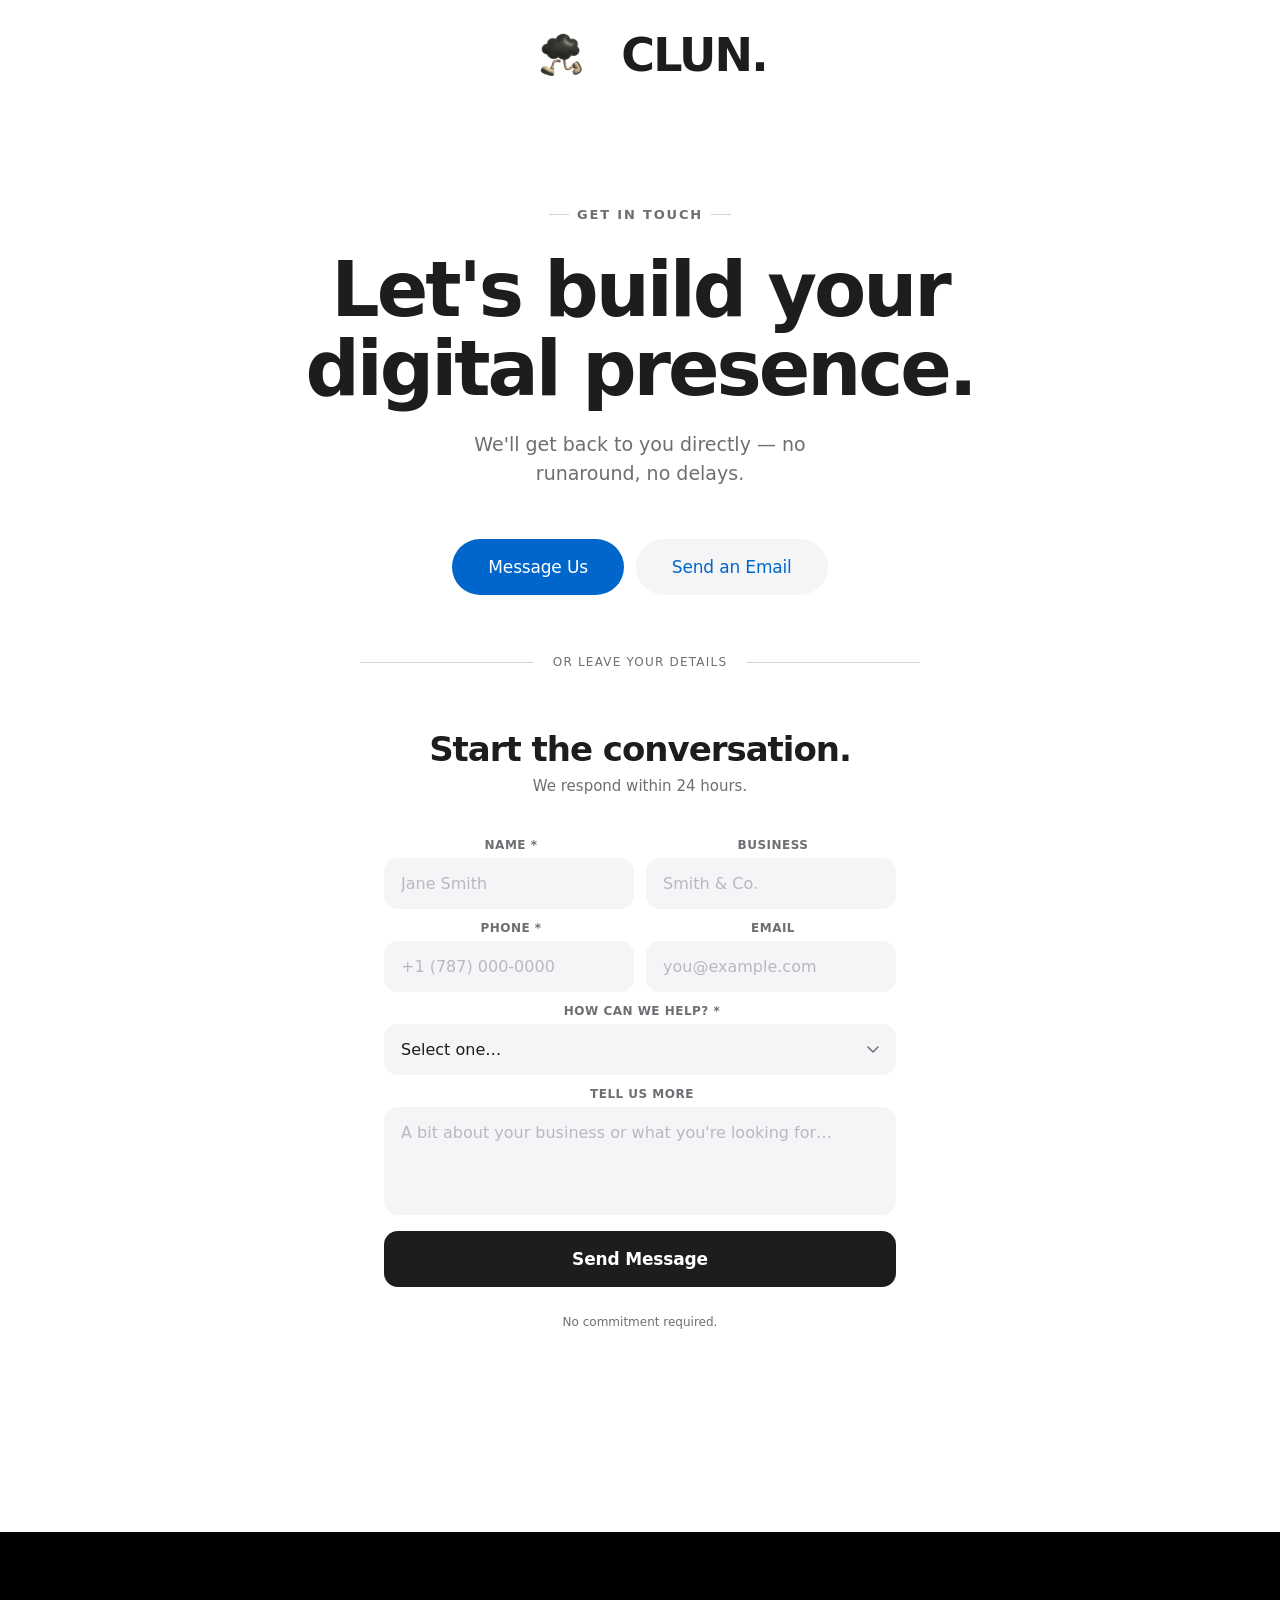
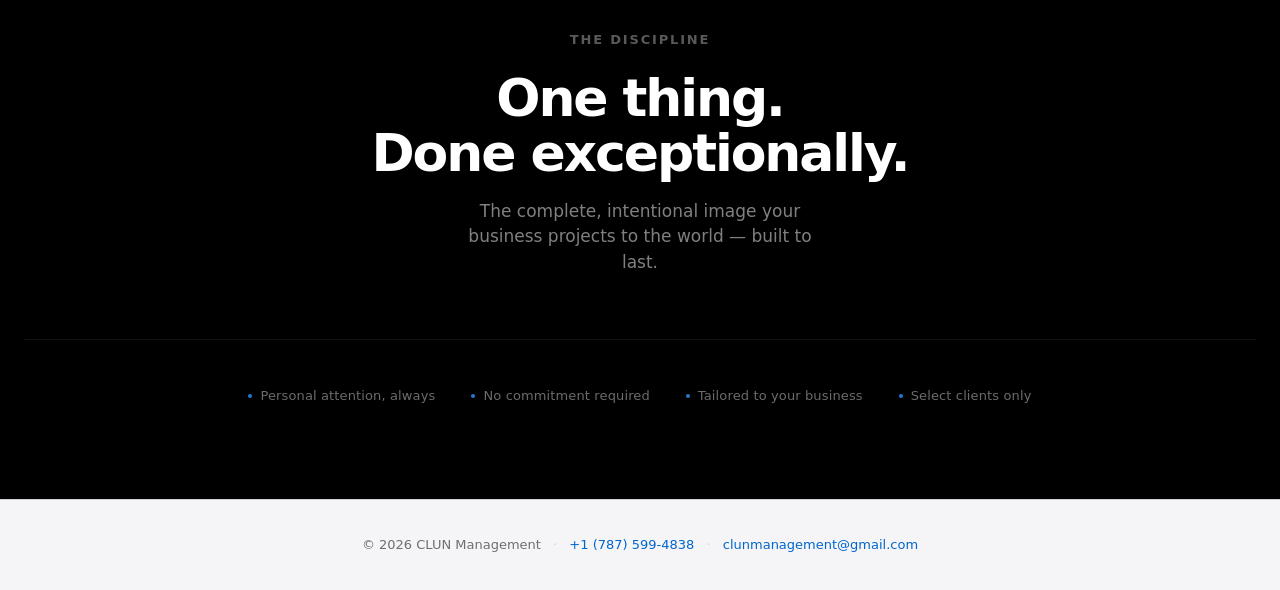
==== commit 6631b0e0: "Remove full story button" ====
--- a/index.html
+++ b/index.html
@@ -474,9 +474,6 @@
     <p class="dark-strip__label">The discipline</p>
     <h2 class="dark-strip__title">One thing.<br />Done exceptionally.</h2>
     <p class="dark-strip__sub">The complete, intentional image your business projects to the world — built to last.</p>
-    <div class="cta-row">
-      <a href="#" class="btn btn--ghost">See our full story →</a>
-    </div>
     <ul class="trust-row">
       <li><span class="pip" aria-hidden="true"></span>Personal attention, always</li>
       <li><span class="pip" aria-hidden="true"></span>No commitment required</li>
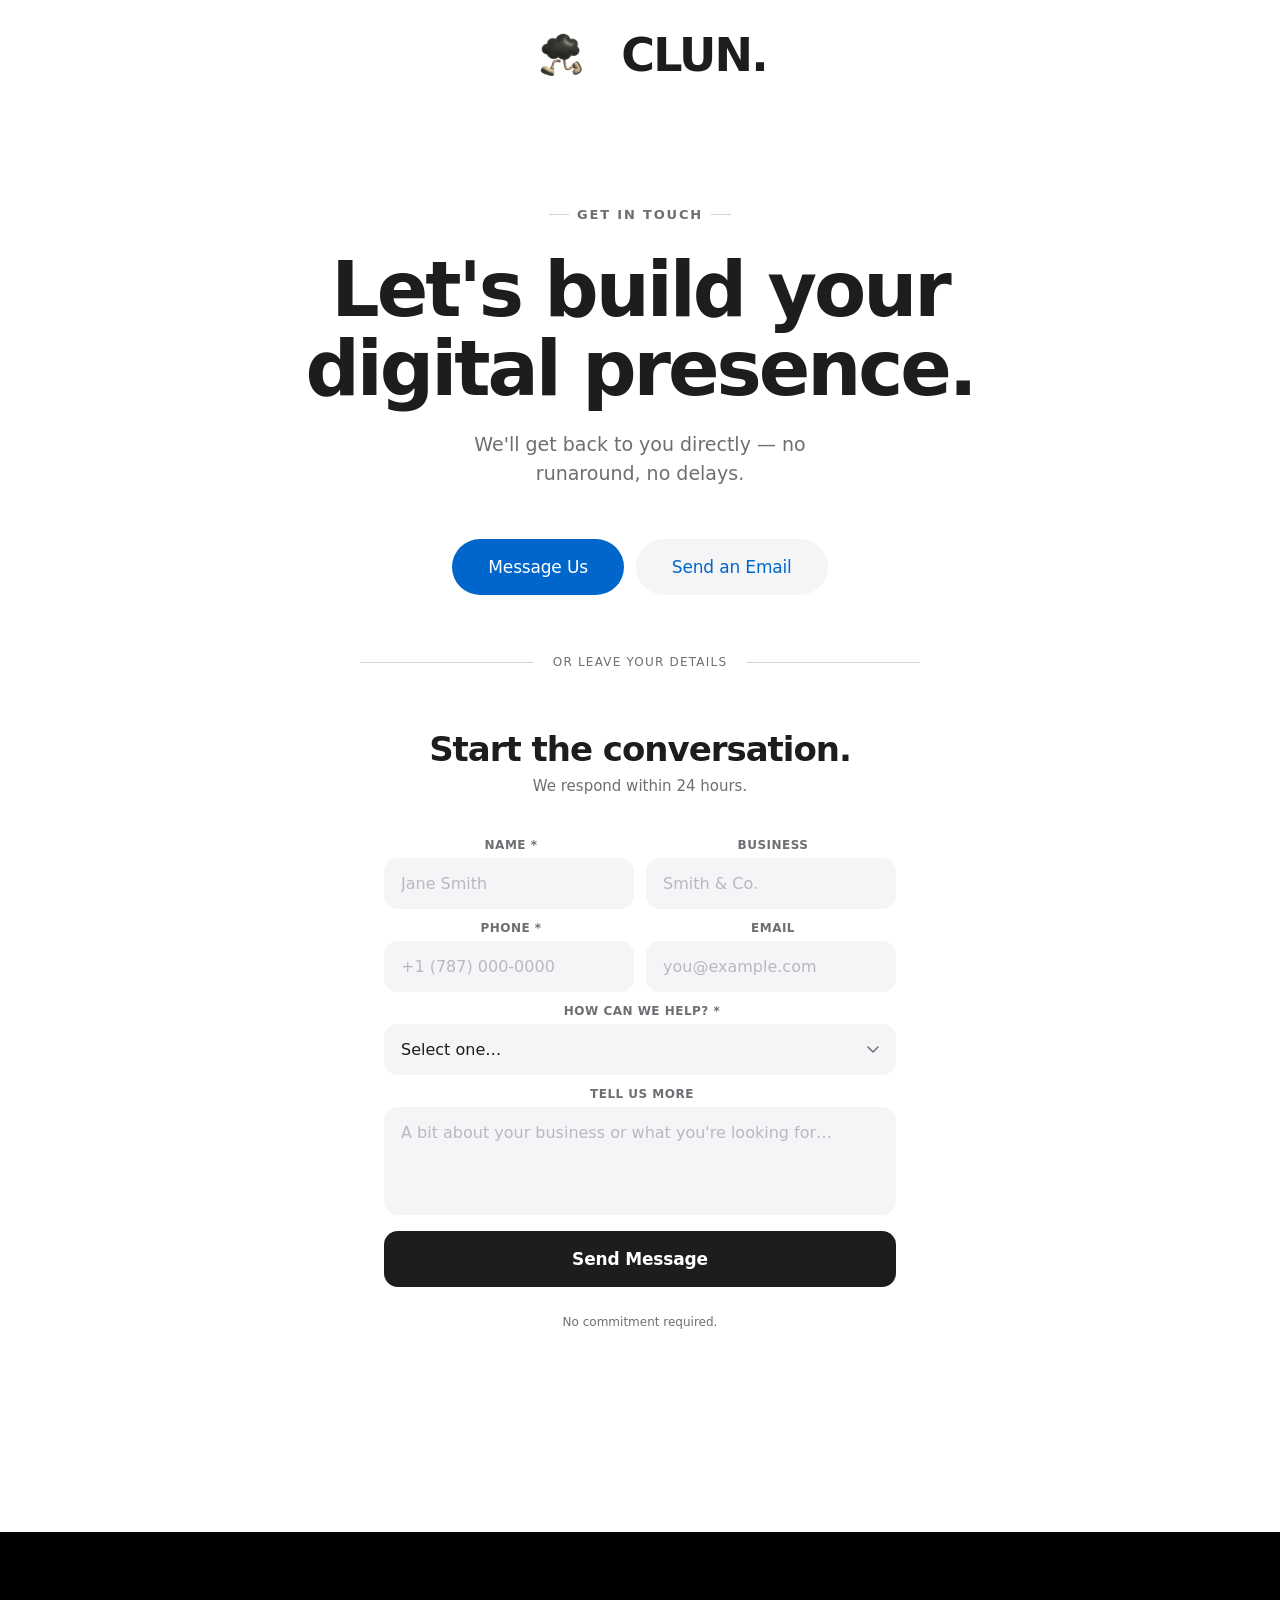
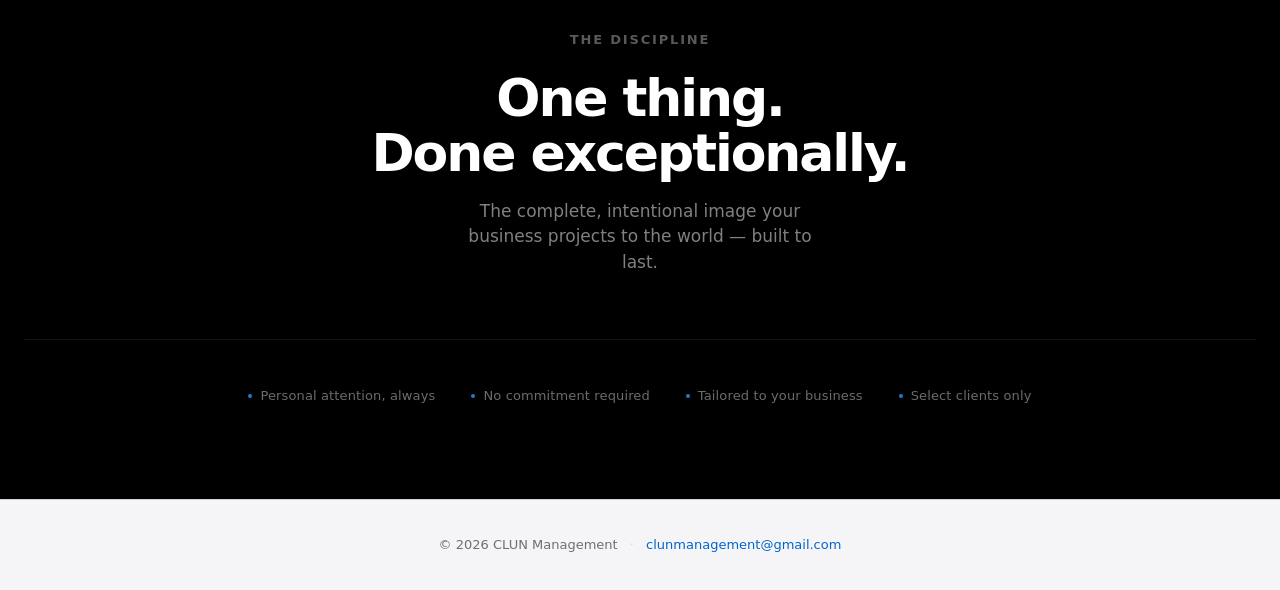
==== commit 99655594: "Remove phone number from footer" ====
--- a/index.html
+++ b/index.html
@@ -487,8 +487,6 @@
     <p>
       © 2026 CLUN Management
       <span class="sep-dot">·</span>
-      <a href="https://wa.me/17875994838" target="_blank" rel="noopener">+1 (787) 599-4838</a>
-      <span class="sep-dot">·</span>
       <a href="mailto:clunmanagement@gmail.com">clunmanagement@gmail.com</a>
     </p>
   </footer>
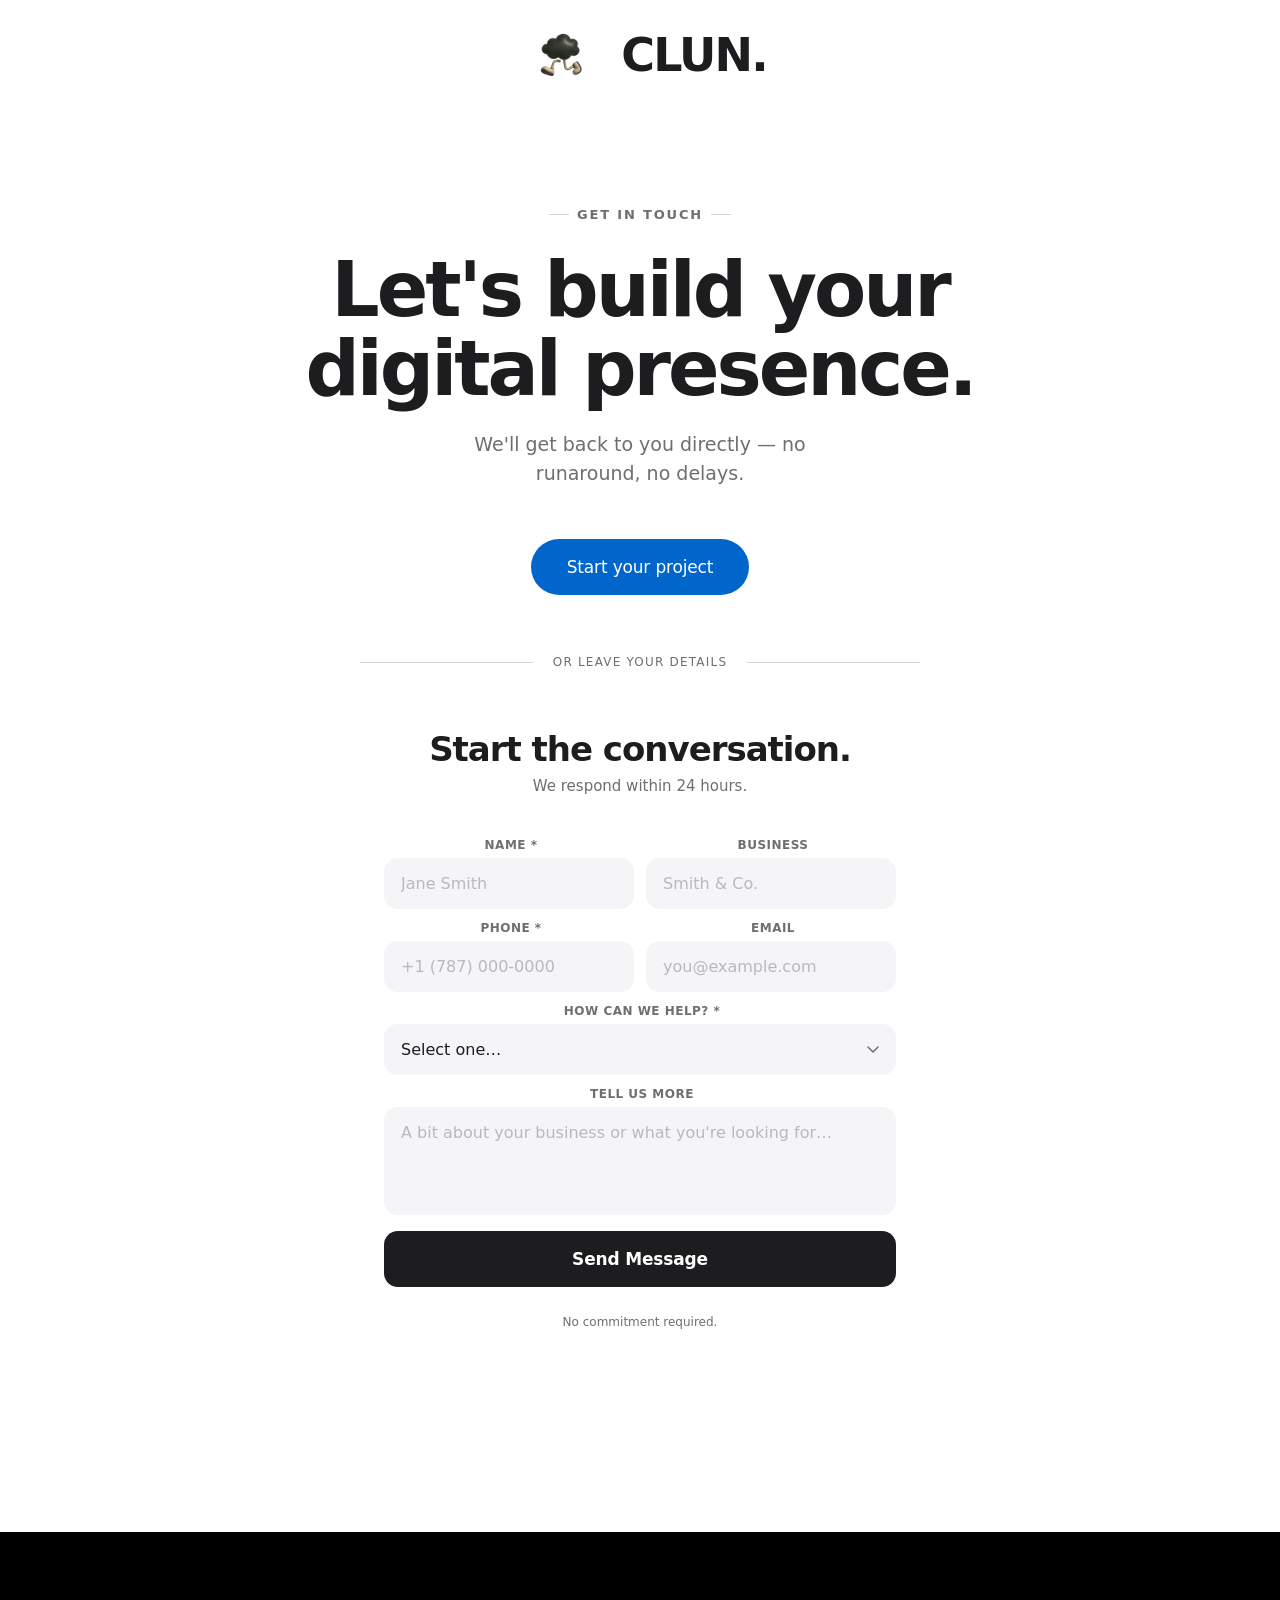
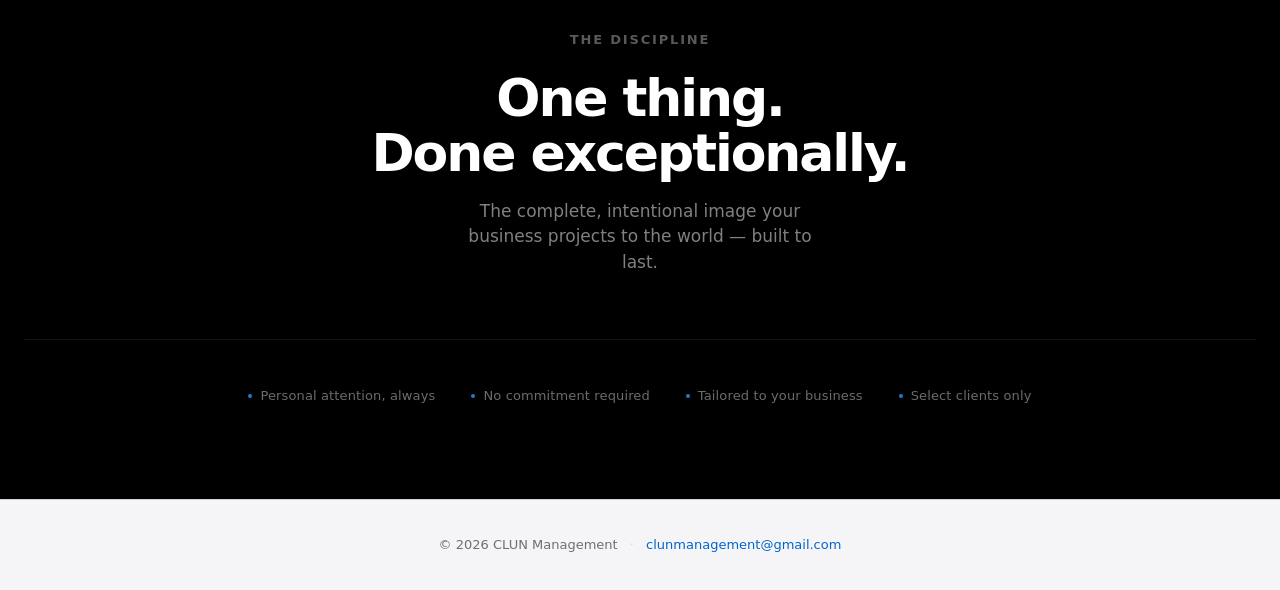
==== commit a71be498: "Add industry demos, booking page, and brand assets to repo Ten industry demo pages (barbershop, dent" ====
--- a/index.html
+++ b/index.html
@@ -392,16 +392,12 @@
     <p class="hero__sub">We'll get back to you directly — no runaround, no delays.</p>
 
     <div class="cta-row">
-      <a
-        href="https://wa.me/17875994838?text=Hi%2C%20I%27m%20interested%20in%20building%20my%20digital%20presence%20with%20CLUN%20Management."
+      <button
+        type="button"
         class="btn btn--primary"
-        target="_blank"
-        rel="noopener"
-      >Message Us</a>
-      <a
-        href="mailto:clunmanagement@gmail.com?subject=Digital%20Presence%20Inquiry"
-        class="btn btn--secondary"
-      >Send an Email</a>
+        data-cal-link="clun-management-ecx9up"
+        data-cal-config='{"layout":"month_view"}'
+      >Start your project</button>
     </div>
 
     <div class="sep" aria-hidden="true"><span>or leave your details</span></div>
@@ -527,5 +523,39 @@
       success.scrollIntoView({ behavior: 'smooth', block: 'center' });
     });
   </script>
+
+  <!-- Cal.com embed: opens the booking popup from the hero's "Start your project" button -->
+  <script type="text/javascript">
+    (function (C, A, L) {
+      let p = function (a, ar) { a.q.push(ar); };
+      let d = C.document;
+      C.Cal = C.Cal || function () {
+        let cal = C.Cal; let ar = arguments;
+        if (!cal.loaded) {
+          cal.ns = {}; cal.q = cal.q || [];
+          d.head.appendChild(d.createElement("script")).src = A;
+          cal.loaded = true;
+        }
+        if (ar[0] === L) {
+          const api = function () { p(api, arguments); };
+          const namespace = ar[1];
+          api.q = api.q || [];
+          typeof namespace === "string"
+            ? (cal.ns[namespace] = api) && p(api, ar)
+            : p(cal, ar);
+          return;
+        }
+        p(cal, ar);
+      };
+    })(window, "https://app.cal.com/embed/embed.js", "init");
+
+    Cal("init", { origin: "https://cal.com" });
+
+    Cal("ui", {
+      styles: { branding: { brandColor: "#A8844A" } },
+      hideEventTypeDetails: false,
+      layout: "month_view"
+    });
+  </script>
 </body>
 </html>
